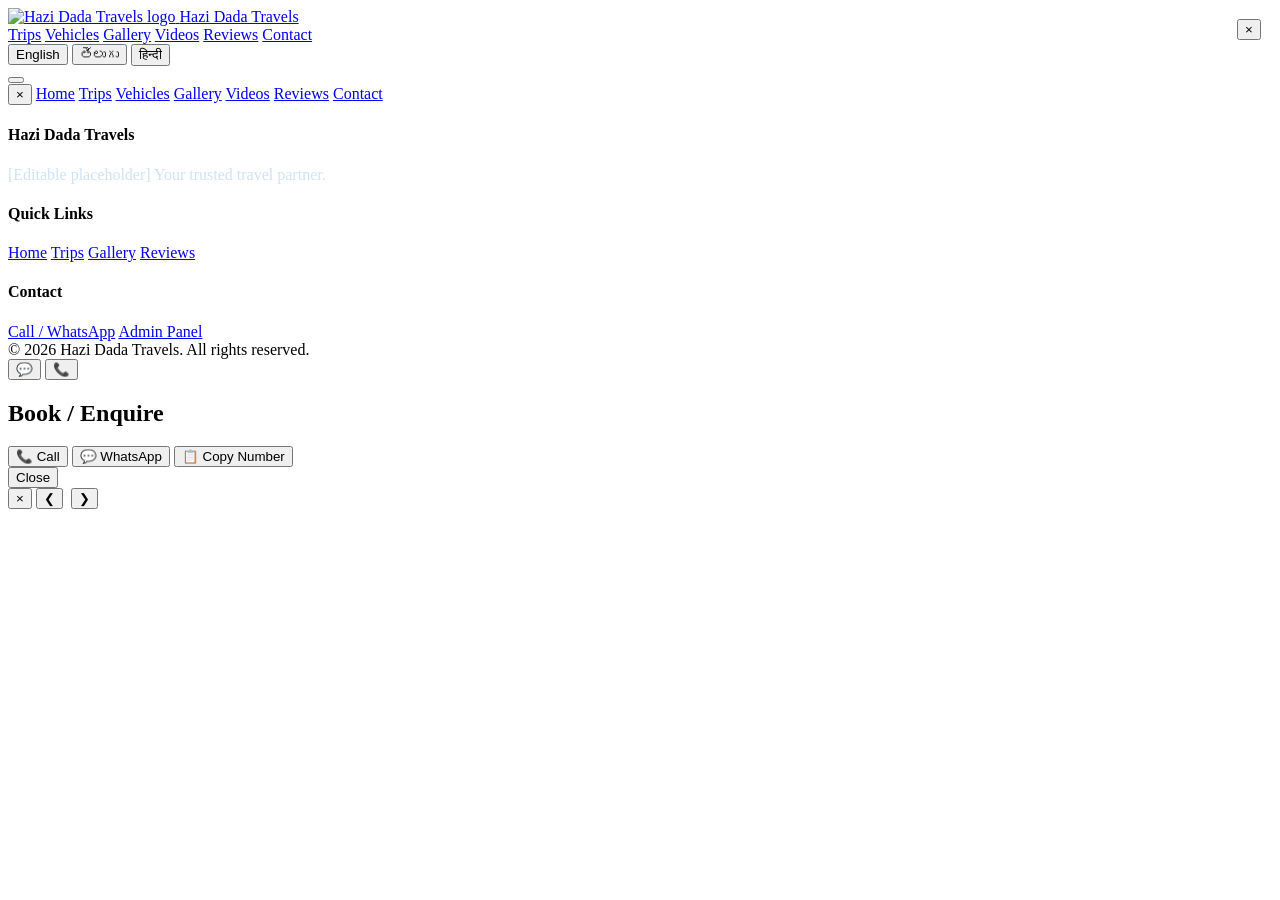
==== index.html @ f914c144 "Add files via upload" ====
<!DOCTYPE html>
<html lang="en">
<head>
<meta charset="UTF-8">
<meta name="viewport" content="width=device-width, initial-scale=1.0, viewport-fit=cover">
<title>Hazi Dada Travels | Explore. Travel. Create Memories.</title>
<meta name="description" content="Discover memorable journeys with Hazi Dada Travels — trips, vehicles, gallery, videos and reviews. Book instantly via Call or WhatsApp.">
<meta property="og:title" content="Hazi Dada Travels">
<meta property="og:description" content="Discover memorable journeys with Hazi Dada Travels.">
<meta property="og:type" content="website">
<link rel="icon" href="images/logo/logo.png" type="image/png">
<link rel="stylesheet" href="css/style.css">
</head>
<body>

<header class="site-header">
  <div class="header-inner">
    <a href="#/" class="brand" data-nav="home">
      <img src="images/logo/logo.png" alt="Hazi Dada Travels logo">
      <span>Hazi Dada Travels</span>
    </a>

    <nav class="top-nav" aria-label="Main navigation">
      <a href="#/trips" data-nav="trips" data-i18n-nav="nav_trips">Trips</a>
      <a href="#/vehicles" data-nav="vehicles" data-i18n-nav="nav_vehicles">Vehicles</a>
      <a href="#/gallery" data-nav="gallery" data-i18n-nav="nav_gallery">Gallery</a>
      <a href="#/videos" data-nav="videos" data-i18n-nav="nav_videos">Videos</a>
      <a href="#/reviews" data-nav="reviews" data-i18n-nav="nav_reviews">Reviews</a>
      <a href="#/contact" data-nav="contact" data-i18n-nav="nav_contact">Contact</a>
    </nav>

    <div class="header-actions">
      <div class="lang-pills" role="group" aria-label="Select language">
        <button class="lang-pill" data-lang="en">English</button>
        <button class="lang-pill" data-lang="te">తెలుగు</button>
        <button class="lang-pill" data-lang="hi">हिन्दी</button>
      </div>
      <button class="nav-toggle" id="nav-toggle-btn" aria-label="Open menu"><span></span><span></span><span></span></button>
    </div>
  </div>
</header>

<!-- Mobile nav drawer -->
<div class="mobile-nav" id="mobile-nav">
  <div class="mobile-nav-panel">
    <button class="mobile-nav-close" id="mobile-nav-close-btn" aria-label="Close menu">&times;</button>
    <a href="#/" data-nav="home" data-i18n-nav="nav_home">Home</a>
    <a href="#/trips" data-nav="trips" data-i18n-nav="nav_trips">Trips</a>
    <a href="#/vehicles" data-nav="vehicles" data-i18n-nav="nav_vehicles">Vehicles</a>
    <a href="#/gallery" data-nav="gallery" data-i18n-nav="nav_gallery">Gallery</a>
    <a href="#/videos" data-nav="videos" data-i18n-nav="nav_videos">Videos</a>
    <a href="#/reviews" data-nav="reviews" data-i18n-nav="nav_reviews">Reviews</a>
    <a href="#/contact" data-nav="contact" data-i18n-nav="nav_contact">Contact</a>
  </div>
</div>

<!-- SPA content mount point -->
<main id="app"></main>

<footer class="site-footer">
  <div class="container footer-grid">
    <div>
      <h4>Hazi Dada Travels</h4>
      <p class="muted" style="color:#cfe3f5;">[Editable placeholder] Your trusted travel partner.</p>
    </div>
    <div class="footer-links">
      <h4 data-i18n-nav="footer_quick_links">Quick Links</h4>
      <a href="#/" data-nav="home" data-i18n-nav="nav_home">Home</a>
      <a href="#/trips" data-nav="trips" data-i18n-nav="nav_trips">Trips</a>
      <a href="#/gallery" data-nav="gallery" data-i18n-nav="nav_gallery">Gallery</a>
      <a href="#/reviews" data-nav="reviews" data-i18n-nav="nav_reviews">Reviews</a>
    </div>
    <div class="footer-links">
      <h4 data-i18n-nav="footer_contact">Contact</h4>
      <a href="#/contact" data-nav="contact">Call / WhatsApp</a>
      <a href="admin/login.html">Admin Panel</a>
    </div>
  </div>
  <div class="footer-bottom">© 2026 Hazi Dada Travels. <span data-i18n-nav="footer_rights">All rights reserved.</span></div>
</footer>

<!-- Floating Call / WhatsApp buttons -->
<div class="floating-actions">
  <button class="floating-btn whatsapp" id="float-whatsapp-btn" aria-label="WhatsApp us">💬</button>
  <button class="floating-btn call" id="float-call-btn" aria-label="Call us">📞</button>
</div>

<!-- Booking bottom sheet -->
<div class="sheet-overlay" id="sheet-overlay">
  <div class="bottom-sheet">
    <div class="sheet-handle"></div>
    <h2 class="sheet-title" id="sheet-title-text">Book / Enquire</h2>
    <div class="sheet-actions">
      <button class="sheet-action-btn call" id="sheet-call-btn"><span class="sa-icon">📞</span> Call</button>
      <button class="sheet-action-btn whatsapp" id="sheet-whatsapp-btn"><span class="sa-icon">💬</span> WhatsApp</button>
      <button class="sheet-action-btn copy" id="sheet-copy-btn"><span class="sa-icon">📋</span> Copy Number</button>
    </div>
    <button class="sheet-cancel" id="sheet-cancel-btn">Close</button>
  </div>
</div>

<!-- Lightbox (gallery full-screen viewer) -->
<div class="lightbox-overlay" id="lightbox-overlay">
  <button class="lightbox-close" id="lightbox-close-btn" aria-label="Close">&times;</button>
  <button class="lightbox-nav lightbox-prev" id="lightbox-prev-btn" aria-label="Previous">&#10094;</button>
  <img id="lightbox-img" src="" alt="">
  <button class="lightbox-nav lightbox-next" id="lightbox-next-btn" aria-label="Next">&#10095;</button>
  <p class="lightbox-caption" id="lightbox-caption-text"></p>
</div>

<!-- Video modal -->
<div class="video-overlay" id="video-overlay">
  <button class="lightbox-close" id="video-close-btn" aria-label="Close" style="position:absolute;top:1.2rem;right:1.2rem;">&times;</button>
  <div class="video-frame-wrap" id="video-frame-wrap"></div>
</div>

<script src="js/data.js"></script>
<script src="js/app.js"></script>
</body>
</html>
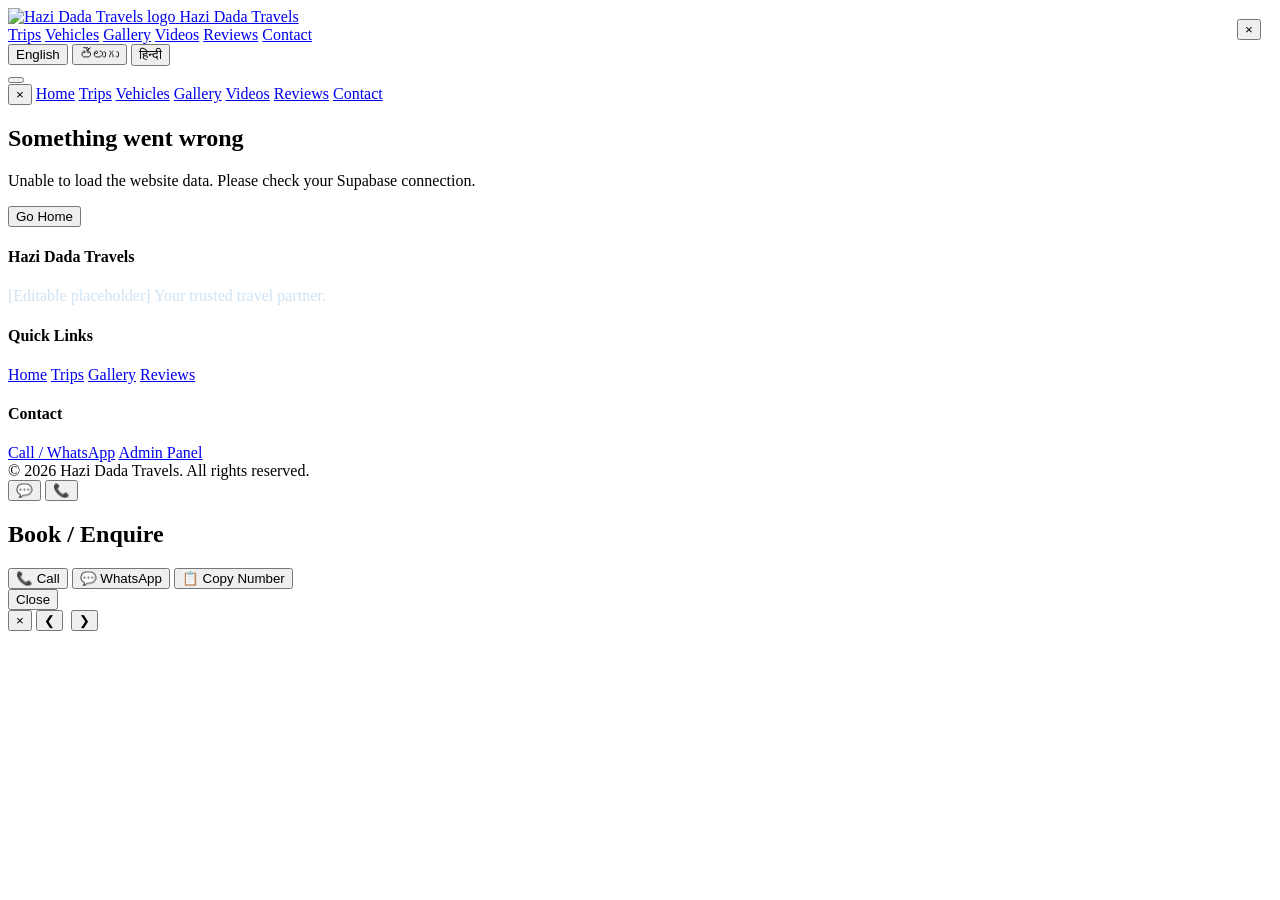
==== commit fa229495: "Update index.html" ====
--- a/index.html
+++ b/index.html
@@ -73,7 +73,7 @@
     <div class="footer-links">
       <h4 data-i18n-nav="footer_contact">Contact</h4>
       <a href="#/contact" data-nav="contact">Call / WhatsApp</a>
-      <a href="admin/login.html">Admin Panel</a>
+      <a href="login.html">Admin Panel</a>
     </div>
   </div>
   <div class="footer-bottom">© 2026 Hazi Dada Travels. <span data-i18n-nav="footer_rights">All rights reserved.</span></div>
@@ -114,7 +114,7 @@
   <div class="video-frame-wrap" id="video-frame-wrap"></div>
 </div>
 
-<script src="js/data.js"></script>
-<script src="js/app.js"></script>
+<script src="data.js"></script>
+<script src="app.js"></script>
 </body>
 </html>
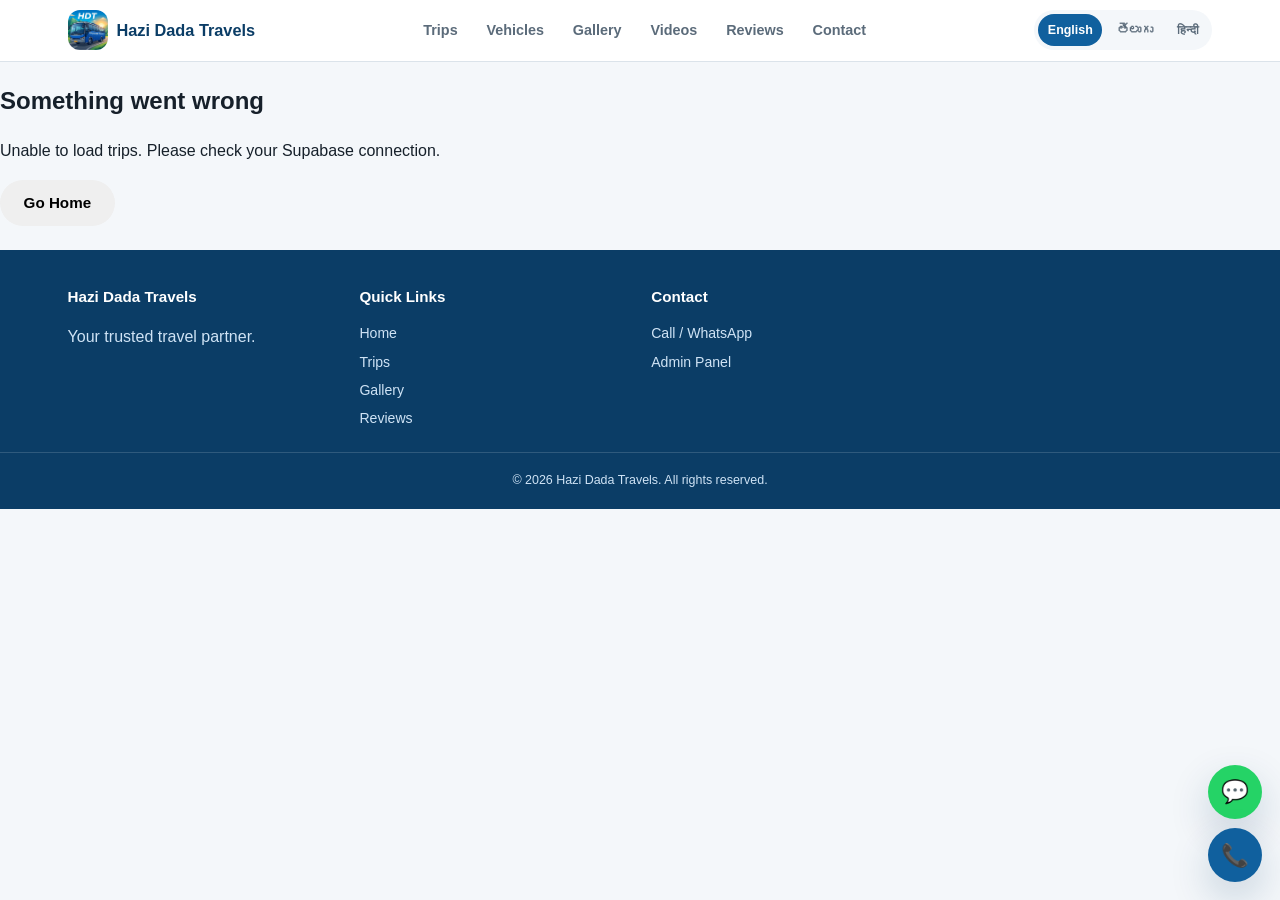
==== commit 04a32a67: "Update index.html" ====
--- a/index.html
+++ b/index.html
@@ -1,120 +1,292 @@
-<!DOCTYPE html>
-<html lang="en">
+<!DOCTYPE html><html lang="en">
 <head>
 <meta charset="UTF-8">
-<meta name="viewport" content="width=device-width, initial-scale=1.0, viewport-fit=cover">
-<title>Hazi Dada Travels | Explore. Travel. Create Memories.</title>
-<meta name="description" content="Discover memorable journeys with Hazi Dada Travels — trips, vehicles, gallery, videos and reviews. Book instantly via Call or WhatsApp.">
-<meta property="og:title" content="Hazi Dada Travels">
+<meta name="viewport" content="width=device-width, initial-scale=1.0, viewport-fit=cover"><title>Hazi Dada Travels | Explore. Travel. Create Memories.</title><meta name="description" content="Discover memorable journeys with Hazi Dada Travels — trips, vehicles, gallery, videos and reviews. Book instantly via Call or WhatsApp."><meta property="og:title" content="Hazi Dada Travels">
 <meta property="og:description" content="Discover memorable journeys with Hazi Dada Travels.">
-<meta property="og:type" content="website">
-<link rel="icon" href="images/logo/logo.png" type="image/png">
-<link rel="stylesheet" href="css/style.css">
-</head>
-<body>
-
-<header class="site-header">
-  <div class="header-inner">
-    <a href="#/" class="brand" data-nav="home">
-      <img src="images/logo/logo.png" alt="Hazi Dada Travels logo">
-      <span>Hazi Dada Travels</span>
-    </a>
-
-    <nav class="top-nav" aria-label="Main navigation">
-      <a href="#/trips" data-nav="trips" data-i18n-nav="nav_trips">Trips</a>
-      <a href="#/vehicles" data-nav="vehicles" data-i18n-nav="nav_vehicles">Vehicles</a>
-      <a href="#/gallery" data-nav="gallery" data-i18n-nav="nav_gallery">Gallery</a>
-      <a href="#/videos" data-nav="videos" data-i18n-nav="nav_videos">Videos</a>
-      <a href="#/reviews" data-nav="reviews" data-i18n-nav="nav_reviews">Reviews</a>
-      <a href="#/contact" data-nav="contact" data-i18n-nav="nav_contact">Contact</a>
-    </nav>
-
-    <div class="header-actions">
-      <div class="lang-pills" role="group" aria-label="Select language">
-        <button class="lang-pill" data-lang="en">English</button>
-        <button class="lang-pill" data-lang="te">తెలుగు</button>
-        <button class="lang-pill" data-lang="hi">हिन्दी</button>
-      </div>
-      <button class="nav-toggle" id="nav-toggle-btn" aria-label="Open menu"><span></span><span></span><span></span></button>
-    </div>
+<meta property="og:type" content="website"><link rel="icon" href="logo.png" type="image/png">
+<link rel="stylesheet" href="style.css">
+</head><body><!-- ================= HEADER ================= --><header class="site-header">
+  <div class="header-inner"><a href="#/" class="brand" data-nav="home">
+  <img src="logo.png" alt="Hazi Dada Travels logo">
+  <span>Hazi Dada Travels</span>
+</a>
+
+<nav class="top-nav" aria-label="Main navigation">
+
+  <a href="#/trips"
+     data-nav="trips"
+     data-i18n-nav="nav_trips">
+    Trips
+  </a>
+
+  <a href="#/vehicles"
+     data-nav="vehicles"
+     data-i18n-nav="nav_vehicles">
+    Vehicles
+  </a>
+
+  <a href="#/gallery"
+     data-nav="gallery"
+     data-i18n-nav="nav_gallery">
+    Gallery
+  </a>
+
+  <a href="#/videos"
+     data-nav="videos"
+     data-i18n-nav="nav_videos">
+    Videos
+  </a>
+
+  <a href="#/reviews"
+     data-nav="reviews"
+     data-i18n-nav="nav_reviews">
+    Reviews
+  </a>
+
+  <a href="#/contact"
+     data-nav="contact"
+     data-i18n-nav="nav_contact">
+    Contact
+  </a>
+
+</nav>
+
+<div class="header-actions">
+
+  <div class="lang-pills" role="group" aria-label="Select language">
+
+    <button class="lang-pill" data-lang="en">
+      English
+    </button>
+
+    <button class="lang-pill" data-lang="te">
+      తెలుగు
+    </button>
+
+    <button class="lang-pill" data-lang="hi">
+      हिन्दी
+    </button>
+
   </div>
-</header>
-
-<!-- Mobile nav drawer -->
-<div class="mobile-nav" id="mobile-nav">
-  <div class="mobile-nav-panel">
-    <button class="mobile-nav-close" id="mobile-nav-close-btn" aria-label="Close menu">&times;</button>
-    <a href="#/" data-nav="home" data-i18n-nav="nav_home">Home</a>
-    <a href="#/trips" data-nav="trips" data-i18n-nav="nav_trips">Trips</a>
-    <a href="#/vehicles" data-nav="vehicles" data-i18n-nav="nav_vehicles">Vehicles</a>
-    <a href="#/gallery" data-nav="gallery" data-i18n-nav="nav_gallery">Gallery</a>
-    <a href="#/videos" data-nav="videos" data-i18n-nav="nav_videos">Videos</a>
-    <a href="#/reviews" data-nav="reviews" data-i18n-nav="nav_reviews">Reviews</a>
-    <a href="#/contact" data-nav="contact" data-i18n-nav="nav_contact">Contact</a>
+
+  <button
+    class="nav-toggle"
+    id="nav-toggle-btn"
+    aria-label="Open menu"
+    type="button">
+
+    <span></span>
+    <span></span>
+    <span></span>
+
+  </button>
+
+</div>
+
   </div>
-</div>
-
-<!-- SPA content mount point -->
-<main id="app"></main>
-
-<footer class="site-footer">
-  <div class="container footer-grid">
-    <div>
-      <h4>Hazi Dada Travels</h4>
-      <p class="muted" style="color:#cfe3f5;">[Editable placeholder] Your trusted travel partner.</p>
-    </div>
-    <div class="footer-links">
-      <h4 data-i18n-nav="footer_quick_links">Quick Links</h4>
-      <a href="#/" data-nav="home" data-i18n-nav="nav_home">Home</a>
-      <a href="#/trips" data-nav="trips" data-i18n-nav="nav_trips">Trips</a>
-      <a href="#/gallery" data-nav="gallery" data-i18n-nav="nav_gallery">Gallery</a>
-      <a href="#/reviews" data-nav="reviews" data-i18n-nav="nav_reviews">Reviews</a>
-    </div>
-    <div class="footer-links">
-      <h4 data-i18n-nav="footer_contact">Contact</h4>
-      <a href="#/contact" data-nav="contact">Call / WhatsApp</a>
-      <a href="login.html">Admin Panel</a>
-    </div>
-  </div>
-  <div class="footer-bottom">© 2026 Hazi Dada Travels. <span data-i18n-nav="footer_rights">All rights reserved.</span></div>
-</footer>
-
-<!-- Floating Call / WhatsApp buttons -->
-<div class="floating-actions">
-  <button class="floating-btn whatsapp" id="float-whatsapp-btn" aria-label="WhatsApp us">💬</button>
-  <button class="floating-btn call" id="float-call-btn" aria-label="Call us">📞</button>
-</div>
-
-<!-- Booking bottom sheet -->
-<div class="sheet-overlay" id="sheet-overlay">
-  <div class="bottom-sheet">
-    <div class="sheet-handle"></div>
-    <h2 class="sheet-title" id="sheet-title-text">Book / Enquire</h2>
-    <div class="sheet-actions">
-      <button class="sheet-action-btn call" id="sheet-call-btn"><span class="sa-icon">📞</span> Call</button>
-      <button class="sheet-action-btn whatsapp" id="sheet-whatsapp-btn"><span class="sa-icon">💬</span> WhatsApp</button>
-      <button class="sheet-action-btn copy" id="sheet-copy-btn"><span class="sa-icon">📋</span> Copy Number</button>
-    </div>
-    <button class="sheet-cancel" id="sheet-cancel-btn">Close</button>
-  </div>
-</div>
-
-<!-- Lightbox (gallery full-screen viewer) -->
-<div class="lightbox-overlay" id="lightbox-overlay">
-  <button class="lightbox-close" id="lightbox-close-btn" aria-label="Close">&times;</button>
-  <button class="lightbox-nav lightbox-prev" id="lightbox-prev-btn" aria-label="Previous">&#10094;</button>
-  <img id="lightbox-img" src="" alt="">
-  <button class="lightbox-nav lightbox-next" id="lightbox-next-btn" aria-label="Next">&#10095;</button>
-  <p class="lightbox-caption" id="lightbox-caption-text"></p>
-</div>
-
-<!-- Video modal -->
-<div class="video-overlay" id="video-overlay">
-  <button class="lightbox-close" id="video-close-btn" aria-label="Close" style="position:absolute;top:1.2rem;right:1.2rem;">&times;</button>
-  <div class="video-frame-wrap" id="video-frame-wrap"></div>
-</div>
-
-<script src="data.js"></script>
-<script src="app.js"></script>
-</body>
+</header><!-- ================= MOBILE NAV ================= --><div class="mobile-nav" id="mobile-nav">  <div class="mobile-nav-panel"><button
+  class="mobile-nav-close"
+  id="mobile-nav-close-btn"
+  aria-label="Close menu"
+  type="button">
+  &times;
+</button>
+
+<a href="#/" data-nav="home" data-i18n-nav="nav_home">
+  Home
+</a>
+
+<a href="#/trips" data-nav="trips" data-i18n-nav="nav_trips">
+  Trips
+</a>
+
+<a href="#/vehicles" data-nav="vehicles" data-i18n-nav="nav_vehicles">
+  Vehicles
+</a>
+
+<a href="#/gallery" data-nav="gallery" data-i18n-nav="nav_gallery">
+  Gallery
+</a>
+
+<a href="#/videos" data-nav="videos" data-i18n-nav="nav_videos">
+  Videos
+</a>
+
+<a href="#/reviews" data-nav="reviews" data-i18n-nav="nav_reviews">
+  Reviews
+</a>
+
+<a href="#/contact" data-nav="contact" data-i18n-nav="nav_contact">
+  Contact
+</a>
+
+  </div></div><!-- ================= MAIN APP ================= --><main id="app"></main><!-- ================= FOOTER ================= --><footer class="site-footer">  <div class="container footer-grid"><div>
+
+  <h4>Hazi Dada Travels</h4>
+
+  <p style="color:#cfe3f5;">
+    Your trusted travel partner.
+  </p>
+
+</div>
+
+
+<div class="footer-links">
+
+  <h4 data-i18n-nav="footer_quick_links">
+    Quick Links
+  </h4>
+
+  <a href="#/" data-nav="home" data-i18n-nav="nav_home">
+    Home
+  </a>
+
+  <a href="#/trips" data-nav="trips" data-i18n-nav="nav_trips">
+    Trips
+  </a>
+
+  <a href="#/gallery" data-nav="gallery" data-i18n-nav="nav_gallery">
+    Gallery
+  </a>
+
+  <a href="#/reviews" data-nav="reviews" data-i18n-nav="nav_reviews">
+    Reviews
+  </a>
+
+</div>
+
+
+<div class="footer-links">
+
+  <h4 data-i18n-nav="footer_contact">
+    Contact
+  </h4>
+
+  <a href="#/contact" data-nav="contact">
+    Call / WhatsApp
+  </a>
+
+  <a href="login.html">
+    Admin Panel
+  </a>
+
+</div>
+
+  </div>  <div class="footer-bottom">© 2026 Hazi Dada Travels.
+<span data-i18n-nav="footer_rights">
+  All rights reserved.
+</span>
+
+  </div></footer><!-- ================= FLOATING ACTIONS ================= --><div class="floating-actions"><button
+class="floating-btn whatsapp"
+id="float-whatsapp-btn"
+aria-label="WhatsApp us"
+type="button">
+💬
+</button>
+
+<button
+class="floating-btn call"
+id="float-call-btn"
+aria-label="Call us"
+type="button">
+📞
+</button>
+
+</div><!-- ================= BOOKING SHEET ================= --><div class="sheet-overlay" id="sheet-overlay">  <div class="bottom-sheet"><div class="sheet-handle"></div>
+
+<h2 class="sheet-title" id="sheet-title-text">
+  Book / Enquire
+</h2>
+
+<div class="sheet-actions">
+
+  <button
+    class="sheet-action-btn call"
+    id="sheet-call-btn"
+    type="button">
+
+    <span class="sa-icon">📞</span>
+    Call
+
+  </button>
+
+
+  <button
+    class="sheet-action-btn whatsapp"
+    id="sheet-whatsapp-btn"
+    type="button">
+
+    <span class="sa-icon">💬</span>
+    WhatsApp
+
+  </button>
+
+
+  <button
+    class="sheet-action-btn copy"
+    id="sheet-copy-btn"
+    type="button">
+
+    <span class="sa-icon">📋</span>
+    Copy Number
+
+  </button>
+
+</div>
+
+
+<button
+  class="sheet-cancel"
+  id="sheet-cancel-btn"
+  type="button">
+
+  Close
+
+</button>
+
+  </div></div><!-- ================= GALLERY LIGHTBOX ================= --><div class="lightbox-overlay" id="lightbox-overlay"><button
+class="lightbox-close"
+id="lightbox-close-btn"
+aria-label="Close"
+type="button">
+×
+</button>
+
+<button
+class="lightbox-nav lightbox-prev"
+id="lightbox-prev-btn"
+aria-label="Previous"
+type="button">
+❮
+</button>
+
+<img
+id="lightbox-img"
+src=""
+alt="">
+
+<button
+class="lightbox-nav lightbox-next"
+id="lightbox-next-btn"
+aria-label="Next"
+type="button">
+❯
+</button>
+
+  <p
+    class="lightbox-caption"
+    id="lightbox-caption-text">
+  </p></div><!-- ================= VIDEO MODAL ================= --><div class="video-overlay" id="video-overlay"><button
+class="lightbox-close"
+id="video-close-btn"
+aria-label="Close"
+type="button">
+×
+</button>
+
+  <div
+    class="video-frame-wrap"
+    id="video-frame-wrap">
+  </div></div><!-- ================= JAVASCRIPT ================= --><script src="data.js"></script><script src="app.js"></script></body>
 </html>
--- a/style.css
+++ b/style.css
@@ -0,0 +1,261 @@
+/* =========================================================
+   HAZI DADA TRAVELS — STYLESHEET (Customer App)
+   Colourful, premium, mobile-first, horizontal-scroll UI.
+   ========================================================= */
+
+:root {
+  --blue-900: #0b3d66;
+  --blue-700: #10609e;
+  --blue-500: #2f9bff;
+  --blue-100: #e7f2fb;
+  --coral: #ff7a59;
+  --coral-dark: #e85f3d;
+  --teal: #14b8a6;
+  --amber: #ffb020;
+  --ink: #16202a;
+  --grey-600: #5b6b7a;
+  --grey-300: #dbe3ea;
+  --grey-100: #f4f7fa;
+  --white: #ffffff;
+  --radius-lg: 20px;
+  --radius-md: 14px;
+  --radius-sm: 10px;
+  --shadow: 0 8px 24px rgba(11, 61, 102, 0.12);
+  --shadow-lg: 0 16px 40px rgba(11, 61, 102, 0.2);
+  color-scheme: light;
+}
+
+* { box-sizing: border-box; }
+html, body { margin: 0; padding: 0; }
+body {
+  font-family: "Segoe UI", Roboto, "Noto Sans Telugu", "Noto Sans Devanagari", Arial, sans-serif;
+  background: var(--grey-100);
+  color: var(--ink);
+  line-height: 1.55;
+  -webkit-font-smoothing: antialiased;
+  overscroll-behavior-y: none;
+}
+img { max-width: 100%; display: block; }
+a { color: inherit; text-decoration: none; }
+button { font-family: inherit; cursor: pointer; }
+.container { max-width: 1180px; margin: 0 auto; padding: 0 1.1rem; }
+.muted { color: var(--grey-600); }
+.section { padding: 2rem 0; }
+.section-title { font-size: 1.35rem; font-weight: 800; color: var(--blue-900); margin: 0 0 .9rem; }
+.center { text-align: center; }
+.hidden { display: none !important; }
+
+/* ---------- Buttons ---------- */
+.btn {
+  display: inline-flex; align-items: center; justify-content: center; gap: .45rem;
+  padding: .8rem 1.35rem; border-radius: 999px; font-weight: 700; font-size: .95rem;
+  border: 2px solid transparent; min-height: 46px; transition: transform .15s ease, box-shadow .15s ease, opacity .15s ease;
+}
+.btn:active { transform: scale(.97); }
+.btn-primary { background: linear-gradient(135deg, var(--coral), var(--coral-dark)); color: var(--white); box-shadow: 0 8px 20px rgba(232,95,61,.35); }
+.btn-outline { background: var(--white); border-color: var(--blue-500); color: var(--blue-700); }
+.btn-ghost { background: rgba(255,255,255,.18); border-color: rgba(255,255,255,.6); color: var(--white); }
+.btn-block { width: 100%; }
+.btn-small { padding: .5rem .9rem; min-height: 38px; font-size: .85rem; }
+.btn:disabled { opacity: .5; }
+
+/* ---------- Header ---------- */
+.site-header {
+  position: sticky; top: 0; z-index: 60; background: var(--white); border-bottom: 1px solid var(--grey-300);
+}
+.header-inner { display: flex; align-items: center; justify-content: space-between; gap: .7rem; padding: .65rem 1.1rem; max-width: 1180px; margin: 0 auto; }
+.brand { display: flex; align-items: center; gap: .55rem; font-weight: 800; color: var(--blue-900); font-size: 1.02rem; }
+.brand img { width: 40px; height: 40px; border-radius: 12px; object-fit: cover; flex-shrink: 0; }
+.header-actions { display: flex; align-items: center; gap: .5rem; }
+.lang-pills { display: flex; gap: .3rem; background: var(--grey-100); padding: .25rem; border-radius: 999px; }
+.lang-pill { border: none; background: transparent; padding: .35rem .6rem; border-radius: 999px; font-size: .78rem; font-weight: 700; color: var(--grey-600); min-height: 32px; }
+.lang-pill.active { background: var(--blue-700); color: var(--white); }
+.nav-toggle { display: flex; flex-direction: column; gap: 4px; background: none; border: none; padding: .5rem; min-width: 44px; min-height: 44px; align-items: center; justify-content: center; }
+.nav-toggle span { width: 22px; height: 2px; background: var(--ink); }
+
+/* ---------- Desktop / compact nav ---------- */
+.top-nav { display: none; }
+.top-nav a { padding: .5rem .8rem; border-radius: 999px; font-weight: 700; font-size: .9rem; color: var(--grey-600); }
+.top-nav a.active, .top-nav a:hover { background: var(--blue-100); color: var(--blue-700); }
+
+/* Mobile drop nav */
+.mobile-nav { position: fixed; inset: 0; background: rgba(11,20,30,.5); z-index: 90; display: none; }
+.mobile-nav.open { display: block; }
+.mobile-nav-panel { position: absolute; top: 0; right: 0; height: 100%; width: min(78vw, 320px); background: var(--white); padding: 5rem 1.3rem 2rem; display: flex; flex-direction: column; gap: .3rem; box-shadow: var(--shadow-lg); }
+.mobile-nav-panel a { padding: .8rem .5rem; border-radius: 10px; font-weight: 700; color: var(--ink); }
+.mobile-nav-panel a.active, .mobile-nav-panel a:hover { background: var(--blue-100); color: var(--blue-700); }
+.mobile-nav-close { position: absolute; top: 1rem; right: 1rem; background: var(--grey-100); border: none; width: 40px; height: 40px; border-radius: 50%; font-size: 1.3rem; }
+
+/* ---------- Hero ---------- */
+.hero { background: linear-gradient(135deg, var(--blue-900), var(--blue-500) 70%, var(--teal)); color: var(--white); padding: 2.4rem 0 2rem; position: relative; overflow: hidden; }
+.hero::after { content: ""; position: absolute; inset: 0; background: radial-gradient(circle at 85% 15%, rgba(255,255,255,.18), transparent 55%); }
+.hero-inner { position: relative; max-width: 1180px; margin: 0 auto; padding: 0 1.1rem; text-align: center; }
+.hero h1 { font-size: 2rem; margin: 0 0 .5rem; font-weight: 900; }
+.hero p { color: rgba(255,255,255,.94); max-width: 560px; margin: 0 auto 1.3rem; }
+.hero-actions { display: flex; flex-wrap: wrap; justify-content: center; gap: .7rem; }
+
+/* ---------- Quick actions (horizontal) ---------- */
+.quick-actions { padding: 1rem 0 .3rem; }
+.quick-actions .h-scroll { padding: 0 1.1rem .3rem; }
+.quick-action-pill {
+  display: flex; flex-direction: column; align-items: center; gap: .35rem; min-width: 84px;
+  background: var(--white); border-radius: var(--radius-md); padding: .8rem .6rem; box-shadow: var(--shadow);
+  border: none; flex: 0 0 auto; scroll-snap-align: start;
+}
+.quick-action-pill .qa-icon { font-size: 1.5rem; }
+.quick-action-pill span.qa-label { font-size: .78rem; font-weight: 700; color: var(--ink); text-align: center; }
+
+/* ---------- Horizontal scroll utility ---------- */
+.h-scroll {
+  display: flex; gap: 1rem; overflow-x: auto; scroll-snap-type: x proximity;
+  -webkit-overflow-scrolling: touch; scrollbar-width: none; padding: 0 0 .4rem;
+}
+.h-scroll::-webkit-scrollbar { display: none; }
+.h-scroll > * { flex: 0 0 auto; scroll-snap-align: start; }
+.h-scroll-wrap { padding-left: 1.1rem; }
+.h-scroll-wrap .h-scroll { padding-right: 1.1rem; }
+
+/* ---------- Category filter pills ---------- */
+.category-pill { background: var(--white); border: 2px solid var(--grey-300); color: var(--grey-600); padding: .55rem 1rem; border-radius: 999px; font-weight: 700; font-size: .85rem; min-height: 40px; }
+.category-pill.active { background: var(--blue-700); border-color: var(--blue-700); color: var(--white); }
+
+/* ---------- Trip / Vehicle / Gallery / Review cards ---------- */
+.trip-card {
+  width: 78vw; max-width: 300px; background: var(--white); border-radius: var(--radius-lg); overflow: hidden;
+  box-shadow: var(--shadow); border: none; text-align: left; display: flex; flex-direction: column;
+  transition: transform .15s ease, box-shadow .15s ease;
+}
+.trip-card:active { transform: scale(.98); }
+.trip-card img { width: 100%; aspect-ratio: 4/3; object-fit: cover; }
+.trip-card-body { padding: .9rem 1rem 1.1rem; display: flex; flex-direction: column; gap: .35rem; flex: 1; }
+.trip-card-body h3 { margin: 0; font-size: 1.02rem; color: var(--blue-900); }
+.trip-meta-row { display: flex; flex-wrap: wrap; gap: .5rem; font-size: .8rem; color: var(--grey-600); }
+.price-tag { font-weight: 800; color: var(--coral-dark); }
+
+.vehicle-card { width: 250px; background: var(--white); border-radius: var(--radius-lg); overflow: hidden; box-shadow: var(--shadow); }
+.vehicle-card img { width: 100%; aspect-ratio: 16/10; object-fit: cover; }
+.vehicle-card-body { padding: .85rem .95rem 1rem; display: flex; flex-direction: column; gap: .3rem; }
+.availability-badge { display: inline-block; font-size: .72rem; font-weight: 700; padding: .2rem .55rem; border-radius: 999px; width: fit-content; }
+.availability-badge.available { background: #e5f9f0; color: #0a8a54; }
+.availability-badge.unavailable { background: #fdecea; color: #c0392b; }
+
+.gallery-thumb { width: 150px; height: 150px; border-radius: var(--radius-md); overflow: hidden; box-shadow: var(--shadow); border: none; padding: 0; position: relative; }
+.gallery-thumb img { width: 100%; height: 100%; object-fit: cover; }
+
+.video-card { width: 260px; background: var(--white); border-radius: var(--radius-lg); overflow: hidden; box-shadow: var(--shadow); border: none; text-align: left; }
+.video-thumb-wrap { position: relative; aspect-ratio: 16/9; background: linear-gradient(135deg, var(--blue-900), var(--blue-500)); display: flex; align-items: center; justify-content: center; }
+.video-thumb-wrap .play-icon { font-size: 2.2rem; color: var(--white); }
+.video-card-body { padding: .8rem .9rem .95rem; }
+.video-card-body h4 { margin: 0 0 .25rem; font-size: .95rem; color: var(--blue-900); }
+
+.review-card { width: 280px; background: var(--white); border-radius: var(--radius-lg); box-shadow: var(--shadow); padding: 1.1rem; display: flex; flex-direction: column; gap: .5rem; }
+.review-stars { color: var(--amber); font-size: 1.05rem; }
+.review-name { font-weight: 700; color: var(--blue-900); margin: 0; }
+.badge-demo { display: inline-block; background: var(--grey-100); color: var(--grey-600); font-size: .68rem; padding: .15rem .5rem; border-radius: 999px; width: fit-content; }
+
+.chip { display: inline-flex; align-items: center; background: var(--blue-100); color: var(--blue-700); padding: .4rem .8rem; border-radius: 999px; font-size: .8rem; font-weight: 700; white-space: nowrap; }
+
+/* ---------- Info cards (trip details) ---------- */
+.info-card { background: var(--white); border-radius: var(--radius-md); box-shadow: var(--shadow); padding: .8rem 1rem; display: flex; flex-direction: column; gap: .2rem; min-width: 130px; }
+.info-card .info-label { font-size: .74rem; color: var(--grey-600); font-weight: 700; }
+.info-card .info-value { font-size: .95rem; font-weight: 800; color: var(--blue-900); }
+
+/* ---------- Trip details ---------- */
+.trip-hero-image { width: 100%; aspect-ratio: 16/10; object-fit: cover; border-radius: 0 0 var(--radius-lg) var(--radius-lg); }
+.trip-details-header { padding: 1rem 1.1rem 0; }
+.back-btn { display: inline-flex; align-items: center; gap: .3rem; background: rgba(255,255,255,.9); border: none; border-radius: 999px; padding: .5rem .9rem; font-weight: 700; box-shadow: var(--shadow); position: absolute; top: 1rem; left: 1rem; z-index: 5; }
+.trip-details-wrap { position: relative; }
+
+/* ---------- Contact action cards ---------- */
+.contact-action-card { width: 160px; background: var(--white); border-radius: var(--radius-lg); box-shadow: var(--shadow); padding: 1.2rem 1rem; display: flex; flex-direction: column; align-items: center; gap: .5rem; text-align: center; border: none; }
+.contact-action-card .ca-icon { font-size: 1.7rem; }
+.contact-action-card .ca-label { font-weight: 700; font-size: .88rem; }
+
+/* ---------- Forms ---------- */
+.form-card { background: var(--white); border-radius: var(--radius-lg); box-shadow: var(--shadow); padding: 1.4rem; max-width: 560px; margin: 0 auto; }
+.form-group { margin-bottom: 1rem; display: flex; flex-direction: column; gap: .35rem; }
+label { font-weight: 700; font-size: .88rem; }
+input, select, textarea {
+  padding: .72rem .85rem; border: 1.5px solid var(--grey-300); border-radius: var(--radius-sm); font-size: .95rem;
+  font-family: inherit; background: var(--white); color: var(--ink); min-height: 46px;
+}
+textarea { min-height: 90px; resize: vertical; }
+input:focus, select:focus, textarea:focus { outline: none; border-color: var(--blue-500); box-shadow: 0 0 0 3px var(--blue-100); }
+
+/* ---------- Loading / empty states ---------- */
+.state-msg { text-align: center; padding: 2rem 1rem; color: var(--grey-600); }
+.spinner { width: 34px; height: 34px; border: 3px solid var(--grey-300); border-top-color: var(--blue-500); border-radius: 50%; margin: 0 auto .7rem; animation: spin 0.8s linear infinite; }
+@keyframes spin { to { transform: rotate(360deg); } }
+
+/* ---------- Footer ---------- */
+.site-footer { background: var(--blue-900); color: #cfe3f5; padding: 2.2rem 0 1.2rem; margin-top: 1.5rem; }
+.footer-grid { display: grid; gap: 1.4rem; grid-template-columns: 1fr; }
+.site-footer h4 { color: var(--white); margin: 0 0 .5rem; font-size: .95rem; }
+.footer-links { display: flex; flex-direction: column; gap: .4rem; font-size: .88rem; }
+.site-footer a:hover { color: var(--white); }
+.footer-bottom { border-top: 1px solid rgba(255,255,255,.15); margin-top: 1.4rem; padding-top: 1.1rem; text-align: center; font-size: .78rem; }
+
+/* ---------- Floating buttons ---------- */
+.floating-actions { position: fixed; bottom: 1.1rem; right: 1.1rem; display: flex; flex-direction: column; gap: .6rem; z-index: 55; }
+.floating-btn { width: 54px; height: 54px; border-radius: 50%; display: flex; align-items: center; justify-content: center; font-size: 1.4rem; color: var(--white); border: none; box-shadow: var(--shadow-lg); }
+.floating-btn.call { background: var(--blue-700); }
+.floating-btn.whatsapp { background: #25d366; }
+
+/* ---------- Toast ---------- */
+.toast-container { position: fixed; bottom: 1.2rem; left: 50%; transform: translateX(-50%); z-index: 200; display: flex; flex-direction: column; gap: .5rem; width: min(92vw, 380px); }
+.toast { background: var(--ink); color: var(--white); padding: .8rem 1rem; border-radius: 10px; font-size: .9rem; opacity: 0; transform: translateY(10px); transition: opacity .25s ease, transform .25s ease; box-shadow: var(--shadow-lg); text-align: center; }
+.toast.show { opacity: 1; transform: translateY(0); }
+.toast-success { background: #0a8a54; }
+.toast-error { background: #c0392b; }
+
+/* ---------- Bottom sheet (Book Now) ---------- */
+.sheet-overlay { position: fixed; inset: 0; background: rgba(11,20,30,.55); z-index: 150; display: none; align-items: flex-end; justify-content: center; }
+.sheet-overlay.open { display: flex; }
+.bottom-sheet { background: var(--white); width: 100%; max-width: 520px; border-radius: 22px 22px 0 0; padding: 1.4rem 1.2rem calc(1.4rem + env(safe-area-inset-bottom, 0px)); box-shadow: var(--shadow-lg); animation: sheet-up .22s ease; }
+@keyframes sheet-up { from { transform: translateY(30px); opacity: 0; } to { transform: translateY(0); opacity: 1; } }
+.sheet-handle { width: 42px; height: 4px; background: var(--grey-300); border-radius: 999px; margin: 0 auto 1rem; }
+.sheet-title { font-size: 1.1rem; font-weight: 800; margin: 0 0 1rem; text-align: center; color: var(--blue-900); }
+.sheet-actions { display: flex; flex-direction: column; gap: .7rem; }
+.sheet-action-btn { display: flex; align-items: center; gap: .8rem; padding: .9rem 1.1rem; border-radius: var(--radius-md); border: 1.5px solid var(--grey-300); background: var(--white); font-weight: 700; font-size: .95rem; }
+.sheet-action-btn .sa-icon { font-size: 1.3rem; }
+.sheet-action-btn.call { border-color: var(--blue-500); color: var(--blue-700); }
+.sheet-action-btn.whatsapp { border-color: #25d366; color: #128c4a; }
+.sheet-action-btn.copy { border-color: var(--grey-300); color: var(--ink); }
+.sheet-cancel { margin-top: .8rem; text-align: center; font-weight: 700; color: var(--grey-600); padding: .6rem; }
+
+/* ---------- Lightbox ---------- */
+.lightbox-overlay { position: fixed; inset: 0; background: rgba(5,10,18,.92); z-index: 160; display: none; align-items: center; justify-content: center; flex-direction: column; padding: 1rem; }
+.lightbox-overlay.open { display: flex; }
+.lightbox-overlay img { max-width: 92vw; max-height: 70vh; border-radius: var(--radius-md); }
+.lightbox-caption { color: var(--white); margin-top: .8rem; text-align: center; }
+.lightbox-close { position: absolute; top: 1.2rem; right: 1.2rem; background: rgba(255,255,255,.15); border: none; color: var(--white); width: 42px; height: 42px; border-radius: 50%; font-size: 1.4rem; }
+.lightbox-nav { position: absolute; top: 50%; transform: translateY(-50%); background: rgba(255,255,255,.15); border: none; color: var(--white); width: 46px; height: 46px; border-radius: 50%; font-size: 1.2rem; }
+.lightbox-prev { left: 1rem; } .lightbox-next { right: 1rem; }
+
+/* ---------- Video modal ---------- */
+.video-overlay { position: fixed; inset: 0; background: rgba(5,10,18,.92); z-index: 160; display: none; align-items: center; justify-content: center; padding: 1rem; }
+.video-overlay.open { display: flex; }
+.video-frame-wrap { width: 100%; max-width: 720px; aspect-ratio: 16/9; background: #000; border-radius: var(--radius-md); overflow: hidden; position: relative; }
+.video-frame-wrap iframe { width: 100%; height: 100%; border: none; }
+
+/* ---------- Utility ---------- */
+.mt-1 { margin-top: 1rem; } .mt-2 { margin-top: 1.6rem; }
+.flex-between { display: flex; justify-content: space-between; align-items: center; gap: .8rem; flex-wrap: wrap; }
+body.no-scroll { overflow: hidden; }
+
+/* =========================================================
+   RESPONSIVE
+   ========================================================= */
+@media (min-width: 768px) {
+  .hero h1 { font-size: 2.5rem; }
+  .footer-grid { grid-template-columns: repeat(2, 1fr); }
+  .trip-card { width: 300px; }
+}
+@media (min-width: 1024px) {
+  .nav-toggle { display: none; }
+  .top-nav { display: flex; align-items: center; gap: .2rem; }
+  .header-actions { gap: .8rem; }
+  .hero { padding: 4rem 0 3.5rem; }
+  .hero p { font-size: 1.08rem; }
+  .footer-grid { grid-template-columns: repeat(4, 1fr); }
+}
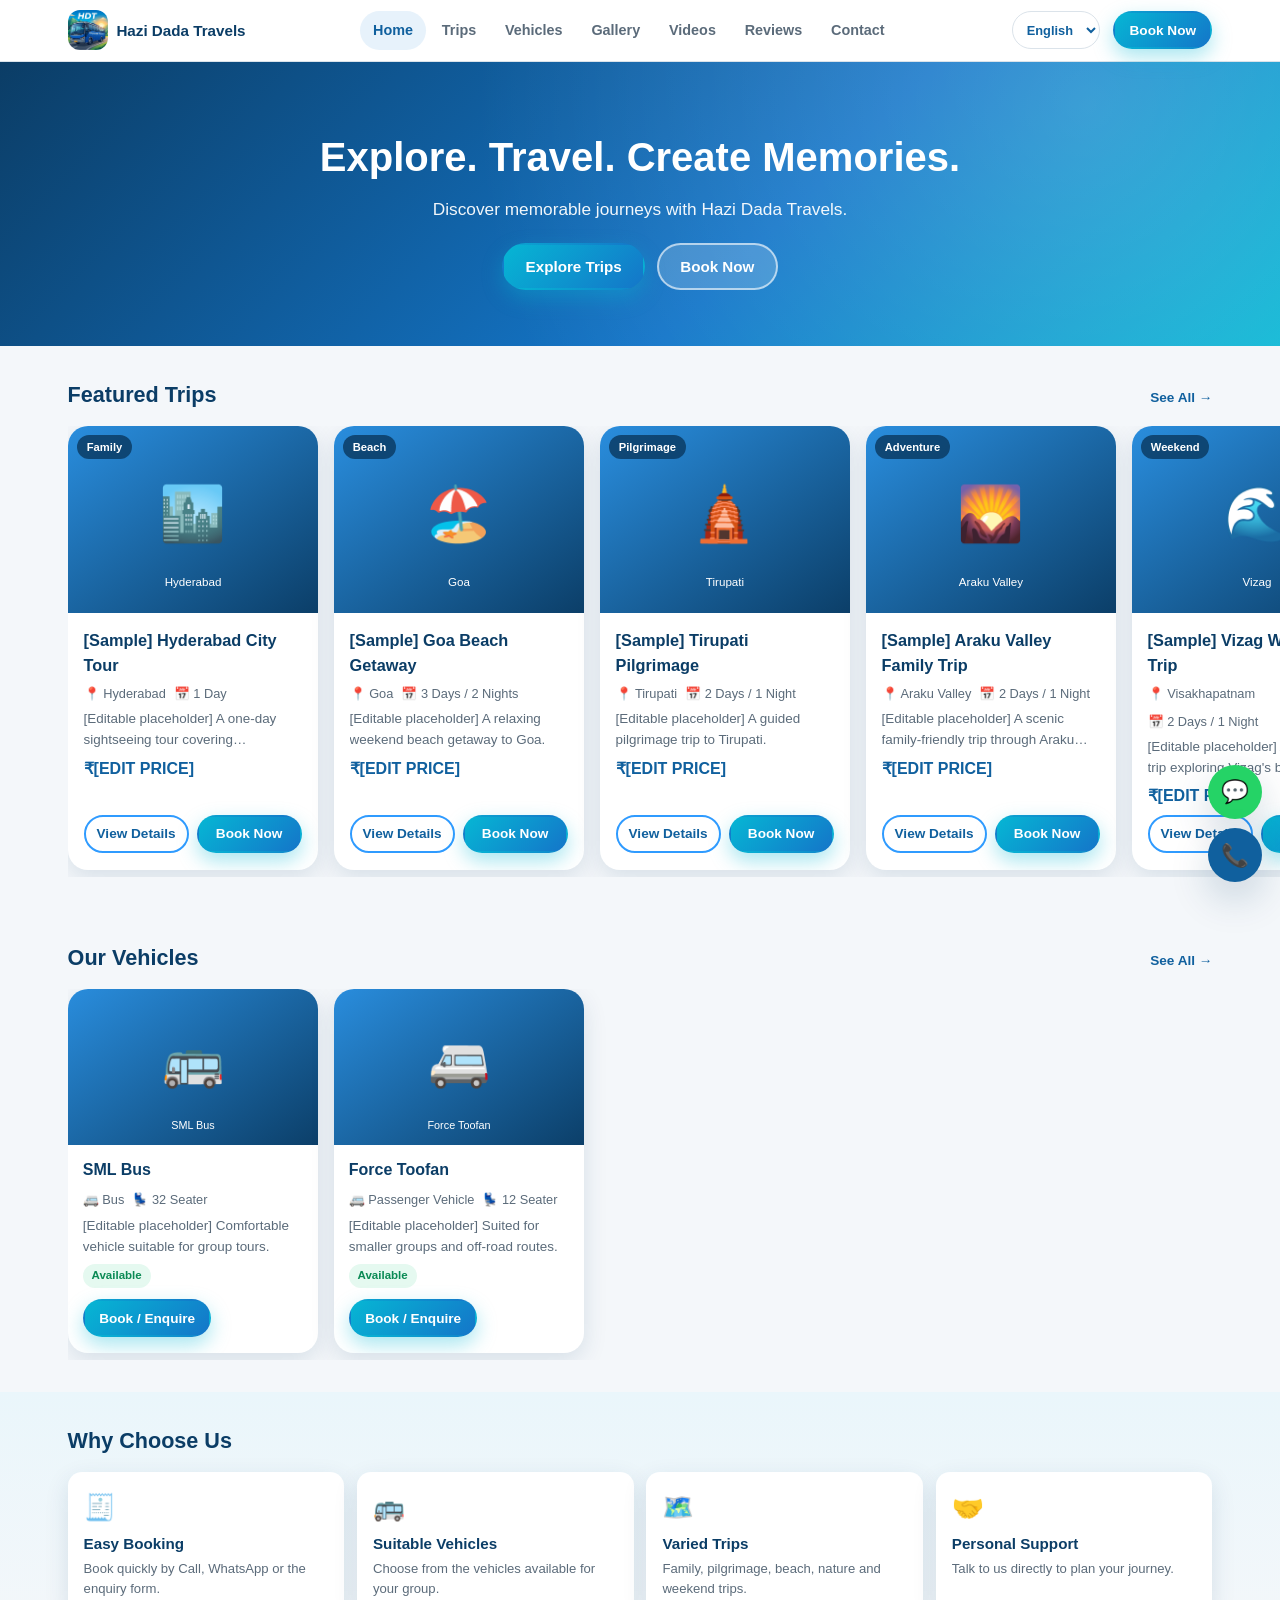
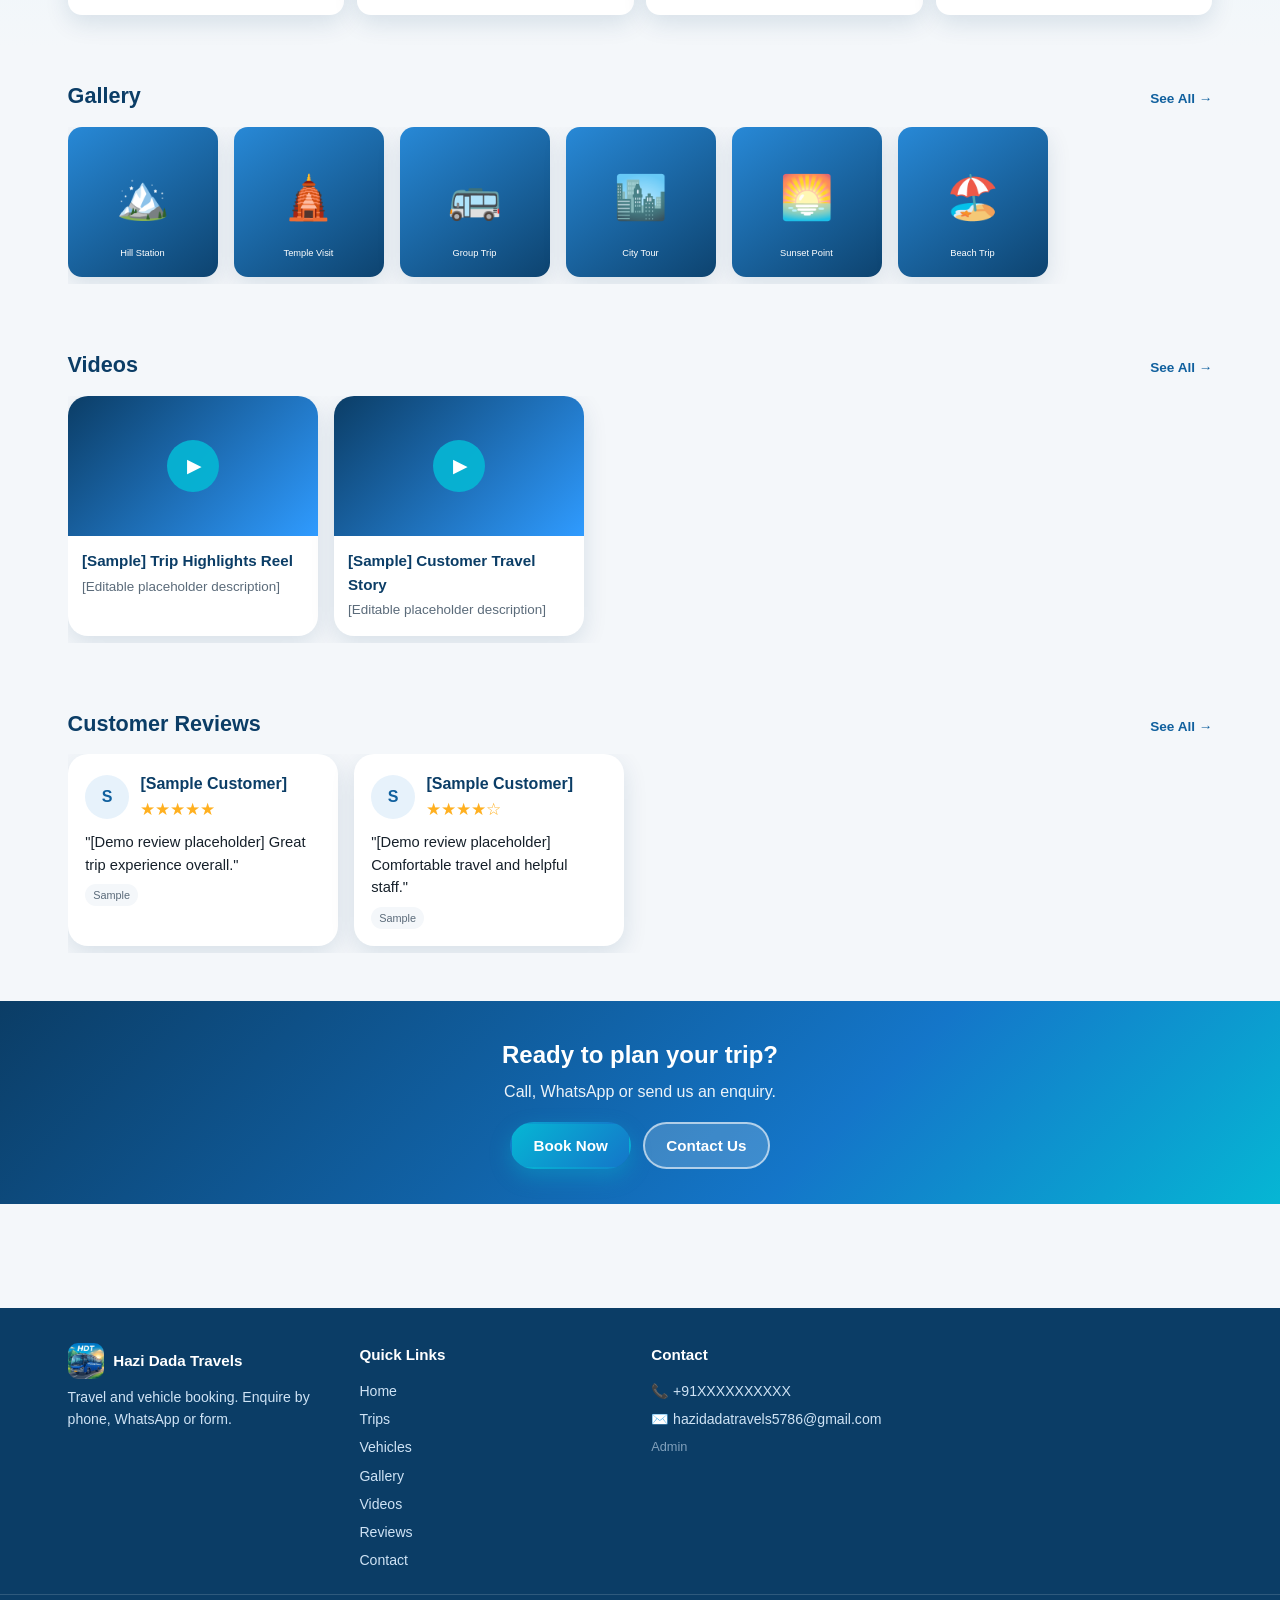
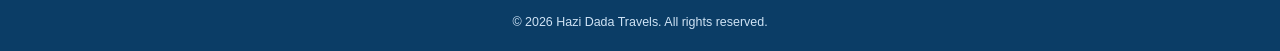
==== commit 6fae5800: "Add files via upload" ====
--- a/index.html
+++ b/index.html
@@ -1,292 +1,121 @@
-<!DOCTYPE html><html lang="en">
+<!DOCTYPE html>
+<html lang="en">
 <head>
 <meta charset="UTF-8">
-<meta name="viewport" content="width=device-width, initial-scale=1.0, viewport-fit=cover"><title>Hazi Dada Travels | Explore. Travel. Create Memories.</title><meta name="description" content="Discover memorable journeys with Hazi Dada Travels — trips, vehicles, gallery, videos and reviews. Book instantly via Call or WhatsApp."><meta property="og:title" content="Hazi Dada Travels">
-<meta property="og:description" content="Discover memorable journeys with Hazi Dada Travels.">
-<meta property="og:type" content="website"><link rel="icon" href="logo.png" type="image/png">
+<meta name="viewport" content="width=device-width, initial-scale=1.0, viewport-fit=cover">
+<title>Hazi Dada Travels | Tours, Trips &amp; Vehicle Booking</title>
+<meta name="description" content="Hazi Dada Travels — explore trips, vehicles, photos, videos and reviews. Book by phone, WhatsApp or enquiry form.">
+<meta property="og:title" content="Hazi Dada Travels">
+<meta property="og:description" content="Explore. Travel. Create Memories.">
+<meta property="og:type" content="website">
+<link rel="icon" href="logo.png" type="image/png">
 <link rel="stylesheet" href="style.css">
-</head><body><!-- ================= HEADER ================= --><header class="site-header">
-  <div class="header-inner"><a href="#/" class="brand" data-nav="home">
-  <img src="logo.png" alt="Hazi Dada Travels logo">
-  <span>Hazi Dada Travels</span>
-</a>
+</head>
+<body>
 
-<nav class="top-nav" aria-label="Main navigation">
+<header class="site-header">
+  <div class="header-inner">
+    <a href="#/" class="brand" data-action="nav" data-route="home">
+      <img src="logo.png" alt="Hazi Dada Travels logo">
+      <span>Hazi Dada Travels</span>
+    </a>
+    <nav class="top-nav" aria-label="Main navigation">
+      <a href="#/" data-action="nav" data-route="home" data-i18n="nav_home">Home</a>
+      <a href="#/trips" data-action="nav" data-route="trips" data-i18n="nav_trips">Trips</a>
+      <a href="#/vehicles" data-action="nav" data-route="vehicles" data-i18n="nav_vehicles">Vehicles</a>
+      <a href="#/gallery" data-action="nav" data-route="gallery" data-i18n="nav_gallery">Gallery</a>
+      <a href="#/videos" data-action="nav" data-route="videos" data-i18n="nav_videos">Videos</a>
+      <a href="#/reviews" data-action="nav" data-route="reviews" data-i18n="nav_reviews">Reviews</a>
+      <a href="#/contact" data-action="nav" data-route="contact" data-i18n="nav_contact">Contact</a>
+    </nav>
+    <div class="header-actions">
+      <select class="lang-select" id="lang-select" aria-label="Language">
+        <option value="en">English</option>
+        <option value="te">తెలుగు</option>
+        <option value="hi">हिन्दी</option>
+      </select>
+      <button class="btn btn-primary btn-small header-book" data-action="book" data-kind="general" data-i18n="btn_book_now">Book Now</button>
+      <button class="nav-toggle" data-action="open-menu" aria-label="Menu"><span></span><span></span><span></span></button>
+    </div>
+  </div>
+</header>
 
-  <a href="#/trips"
-     data-nav="trips"
-     data-i18n-nav="nav_trips">
-    Trips
-  </a>
-
-  <a href="#/vehicles"
-     data-nav="vehicles"
-     data-i18n-nav="nav_vehicles">
-    Vehicles
-  </a>
-
-  <a href="#/gallery"
-     data-nav="gallery"
-     data-i18n-nav="nav_gallery">
-    Gallery
-  </a>
-
-  <a href="#/videos"
-     data-nav="videos"
-     data-i18n-nav="nav_videos">
-    Videos
-  </a>
-
-  <a href="#/reviews"
-     data-nav="reviews"
-     data-i18n-nav="nav_reviews">
-    Reviews
-  </a>
-
-  <a href="#/contact"
-     data-nav="contact"
-     data-i18n-nav="nav_contact">
-    Contact
-  </a>
-
-</nav>
-
-<div class="header-actions">
-
-  <div class="lang-pills" role="group" aria-label="Select language">
-
-    <button class="lang-pill" data-lang="en">
-      English
-    </button>
-
-    <button class="lang-pill" data-lang="te">
-      తెలుగు
-    </button>
-
-    <button class="lang-pill" data-lang="hi">
-      हिन्दी
-    </button>
-
+<div class="mobile-nav" id="mobile-nav">
+  <div class="mobile-nav-panel">
+    <button class="mobile-nav-close" data-action="close-menu" aria-label="Close menu">&times;</button>
+    <a href="#/" data-action="nav" data-route="home" data-i18n="nav_home">Home</a>
+    <a href="#/trips" data-action="nav" data-route="trips" data-i18n="nav_trips">Trips</a>
+    <a href="#/vehicles" data-action="nav" data-route="vehicles" data-i18n="nav_vehicles">Vehicles</a>
+    <a href="#/gallery" data-action="nav" data-route="gallery" data-i18n="nav_gallery">Gallery</a>
+    <a href="#/videos" data-action="nav" data-route="videos" data-i18n="nav_videos">Videos</a>
+    <a href="#/reviews" data-action="nav" data-route="reviews" data-i18n="nav_reviews">Reviews</a>
+    <a href="#/contact" data-action="nav" data-route="contact" data-i18n="nav_contact">Contact</a>
   </div>
-
-  <button
-    class="nav-toggle"
-    id="nav-toggle-btn"
-    aria-label="Open menu"
-    type="button">
-
-    <span></span>
-    <span></span>
-    <span></span>
-
-  </button>
-
 </div>
 
-  </div>
-</header><!-- ================= MOBILE NAV ================= --><div class="mobile-nav" id="mobile-nav">  <div class="mobile-nav-panel"><button
-  class="mobile-nav-close"
-  id="mobile-nav-close-btn"
-  aria-label="Close menu"
-  type="button">
-  &times;
-</button>
+<main id="app"></main>
+<footer class="site-footer" id="site-footer"></footer>
 
-<a href="#/" data-nav="home" data-i18n-nav="nav_home">
-  Home
-</a>
-
-<a href="#/trips" data-nav="trips" data-i18n-nav="nav_trips">
-  Trips
-</a>
-
-<a href="#/vehicles" data-nav="vehicles" data-i18n-nav="nav_vehicles">
-  Vehicles
-</a>
-
-<a href="#/gallery" data-nav="gallery" data-i18n-nav="nav_gallery">
-  Gallery
-</a>
-
-<a href="#/videos" data-nav="videos" data-i18n-nav="nav_videos">
-  Videos
-</a>
-
-<a href="#/reviews" data-nav="reviews" data-i18n-nav="nav_reviews">
-  Reviews
-</a>
-
-<a href="#/contact" data-nav="contact" data-i18n-nav="nav_contact">
-  Contact
-</a>
-
-  </div></div><!-- ================= MAIN APP ================= --><main id="app"></main><!-- ================= FOOTER ================= --><footer class="site-footer">  <div class="container footer-grid"><div>
-
-  <h4>Hazi Dada Travels</h4>
-
-  <p style="color:#cfe3f5;">
-    Your trusted travel partner.
-  </p>
-
+<div class="floating-actions">
+  <button class="floating-btn whatsapp" data-action="float-whatsapp" aria-label="WhatsApp">💬</button>
+  <button class="floating-btn call" data-action="float-call" aria-label="Call">📞</button>
 </div>
 
-
-<div class="footer-links">
-
-  <h4 data-i18n-nav="footer_quick_links">
-    Quick Links
-  </h4>
-
-  <a href="#/" data-nav="home" data-i18n-nav="nav_home">
-    Home
-  </a>
-
-  <a href="#/trips" data-nav="trips" data-i18n-nav="nav_trips">
-    Trips
-  </a>
-
-  <a href="#/gallery" data-nav="gallery" data-i18n-nav="nav_gallery">
-    Gallery
-  </a>
-
-  <a href="#/reviews" data-nav="reviews" data-i18n-nav="nav_reviews">
-    Reviews
-  </a>
-
+<!-- Book Now sheet -->
+<div class="sheet-overlay" id="sheet-overlay">
+  <div class="bottom-sheet">
+    <div class="sheet-handle"></div>
+    <h2 class="sheet-title" data-i18n="book_title">Book / Enquire</h2>
+    <p class="sheet-sub" id="sheet-context"></p>
+    <div class="sheet-actions">
+      <button class="sheet-action-btn call" data-action="sheet-call"><span class="sa-icon">📞</span> <span data-i18n="btn_call">Call</span></button>
+      <button class="sheet-action-btn whatsapp" data-action="sheet-whatsapp"><span class="sa-icon">💬</span> <span data-i18n="btn_whatsapp">WhatsApp</span></button>
+      <button class="sheet-action-btn enquire" data-action="sheet-enquire"><span class="sa-icon">📝</span> <span data-i18n="btn_enquire">Enquire</span></button>
+    </div>
+    <button class="sheet-cancel" data-action="dismiss" data-i18n="btn_close">Close</button>
+  </div>
 </div>
 
-
-<div class="footer-links">
-
-  <h4 data-i18n-nav="footer_contact">
-    Contact
-  </h4>
-
-  <a href="#/contact" data-nav="contact">
-    Call / WhatsApp
-  </a>
-
-  <a href="login.html">
-    Admin Panel
-  </a>
-
+<!-- Enquiry form -->
+<div class="sheet-overlay" id="enquiry-overlay">
+  <div class="bottom-sheet enquiry-sheet">
+    <div class="sheet-handle"></div>
+    <h2 class="sheet-title" data-i18n="enquire_title">Send Enquiry</h2>
+    <form id="enquiry-form" novalidate>
+      <div class="form-group"><label for="enq-name" data-i18n="form_name">Name</label><input id="enq-name" name="name" type="text" autocomplete="name"></div>
+      <div class="form-group"><label for="enq-phone" data-i18n="form_phone">Phone Number</label><input id="enq-phone" name="phone" type="tel" inputmode="tel" autocomplete="tel"></div>
+      <div class="form-group"><label for="enq-trip" data-i18n="form_trip">Selected Trip</label><input id="enq-trip" name="trip" type="text" list="enq-trip-list"><datalist id="enq-trip-list"></datalist></div>
+      <div class="form-row">
+        <div class="form-group"><label for="enq-date" data-i18n="form_date">Travel Date</label><input id="enq-date" name="travel_date" type="date"></div>
+        <div class="form-group"><label for="enq-people" data-i18n="form_people">Number of People</label><input id="enq-people" name="people" type="number" min="1" inputmode="numeric"></div>
+      </div>
+      <div class="form-group"><label for="enq-message" data-i18n="form_message">Message</label><textarea id="enq-message" name="message"></textarea></div>
+      <p class="form-error" id="enq-error"></p>
+      <button type="submit" class="btn btn-primary btn-block" id="enq-submit" data-i18n="btn_send_enquiry">Send Enquiry</button>
+    </form>
+    <button class="sheet-cancel" data-action="dismiss" data-i18n="btn_close">Close</button>
+  </div>
 </div>
 
-  </div>  <div class="footer-bottom">© 2026 Hazi Dada Travels.
-<span data-i18n-nav="footer_rights">
-  All rights reserved.
-</span>
-
-  </div></footer><!-- ================= FLOATING ACTIONS ================= --><div class="floating-actions"><button
-class="floating-btn whatsapp"
-id="float-whatsapp-btn"
-aria-label="WhatsApp us"
-type="button">
-💬
-</button>
-
-<button
-class="floating-btn call"
-id="float-call-btn"
-aria-label="Call us"
-type="button">
-📞
-</button>
-
-</div><!-- ================= BOOKING SHEET ================= --><div class="sheet-overlay" id="sheet-overlay">  <div class="bottom-sheet"><div class="sheet-handle"></div>
-
-<h2 class="sheet-title" id="sheet-title-text">
-  Book / Enquire
-</h2>
-
-<div class="sheet-actions">
-
-  <button
-    class="sheet-action-btn call"
-    id="sheet-call-btn"
-    type="button">
-
-    <span class="sa-icon">📞</span>
-    Call
-
-  </button>
-
-
-  <button
-    class="sheet-action-btn whatsapp"
-    id="sheet-whatsapp-btn"
-    type="button">
-
-    <span class="sa-icon">💬</span>
-    WhatsApp
-
-  </button>
-
-
-  <button
-    class="sheet-action-btn copy"
-    id="sheet-copy-btn"
-    type="button">
-
-    <span class="sa-icon">📋</span>
-    Copy Number
-
-  </button>
-
+<!-- Lightbox -->
+<div class="lightbox-overlay" id="lightbox-overlay">
+  <button class="lightbox-close" data-action="dismiss" aria-label="Close">&times;</button>
+  <button class="lightbox-nav lightbox-prev" data-action="lb-prev" aria-label="Previous">&#10094;</button>
+  <img id="lightbox-img" src="" alt="">
+  <button class="lightbox-nav lightbox-next" data-action="lb-next" aria-label="Next">&#10095;</button>
+  <p class="lightbox-caption" id="lightbox-caption"></p>
 </div>
 
+<!-- Video modal -->
+<div class="video-overlay" id="video-overlay">
+  <button class="lightbox-close" data-action="dismiss" aria-label="Close">&times;</button>
+  <div class="video-modal-inner">
+    <div class="video-frame-wrap" id="video-frame-wrap"></div>
+    <a class="btn btn-ghost btn-small hidden" id="video-external" target="_blank" rel="noopener" data-i18n="open_youtube">Open on YouTube</a>
+  </div>
+</div>
 
-<button
-  class="sheet-cancel"
-  id="sheet-cancel-btn"
-  type="button">
-
-  Close
-
-</button>
-
-  </div></div><!-- ================= GALLERY LIGHTBOX ================= --><div class="lightbox-overlay" id="lightbox-overlay"><button
-class="lightbox-close"
-id="lightbox-close-btn"
-aria-label="Close"
-type="button">
-×
-</button>
-
-<button
-class="lightbox-nav lightbox-prev"
-id="lightbox-prev-btn"
-aria-label="Previous"
-type="button">
-❮
-</button>
-
-<img
-id="lightbox-img"
-src=""
-alt="">
-
-<button
-class="lightbox-nav lightbox-next"
-id="lightbox-next-btn"
-aria-label="Next"
-type="button">
-❯
-</button>
-
-  <p
-    class="lightbox-caption"
-    id="lightbox-caption-text">
-  </p></div><!-- ================= VIDEO MODAL ================= --><div class="video-overlay" id="video-overlay"><button
-class="lightbox-close"
-id="video-close-btn"
-aria-label="Close"
-type="button">
-×
-</button>
-
-  <div
-    class="video-frame-wrap"
-    id="video-frame-wrap">
-  </div></div><!-- ================= JAVASCRIPT ================= --><script src="data.js"></script><script src="app.js"></script></body>
+<script src="data.js"></script>
+<script src="app.js"></script>
+</body>
 </html>
--- a/style.css
+++ b/style.css
@@ -259,3 +259,117 @@
   .hero p { font-size: 1.08rem; }
   .footer-grid { grid-template-columns: repeat(4, 1fr); }
 }
+
+/* =========================================================
+   PHASE 1 OVERRIDES / ADDITIONS  (blue + cyan + white theme)
+   ========================================================= */
+:root { --coral: #06b6d4; --coral-dark: #0891b2; --cyan: #06b6d4; }
+html { -webkit-text-size-adjust: 100%; }
+body { overflow-x: hidden; }
+.btn-primary { background: linear-gradient(135deg, #06b6d4, #1476c9); box-shadow: 0 8px 20px rgba(6,182,212,.35); }
+.btn-whatsapp { background: #25d366; color: #fff; }
+.price-tag { color: var(--blue-700); }
+.hero { background: linear-gradient(135deg, #0b3d66, #1476c9 60%, #06b6d4); }
+.hero-actions .btn-ghost { color: #fff; }
+.brand span { font-size: .95rem; }
+.lang-select { border: 1.5px solid var(--grey-300); border-radius: 999px; padding: .4rem .6rem; font-size: .8rem; font-weight: 700; background: #fff; color: var(--blue-700); min-height: 38px; }
+.header-book { display: none; }
+.top-nav a.active { background: var(--blue-100); color: var(--blue-700); }
+.mobile-nav-panel a.active { background: var(--blue-100); color: var(--blue-700); }
+
+.section-head { display: flex; justify-content: space-between; align-items: baseline; gap: .8rem; }
+.section-title.sm { font-size: 1.05rem; }
+.link-btn { background: none; border: none; color: var(--blue-700); font-weight: 700; font-size: .85rem; padding: .3rem 0; min-height: 36px; }
+.section-tint { background: linear-gradient(180deg, #eaf6fb, #f4f7fa); }
+
+/* trip card (div-based, two actions) */
+.trip-card { width: 250px; cursor: default; }
+.tc-media { position: relative; cursor: pointer; }
+.tc-media img { width: 100%; aspect-ratio: 4/3; object-fit: cover; }
+.tc-cat { position: absolute; top: .6rem; left: .6rem; background: rgba(11,61,102,.85); color: #fff; font-size: .7rem; font-weight: 700; padding: .2rem .6rem; border-radius: 999px; }
+.trip-card-body h3 { cursor: pointer; }
+.tc-desc { margin: 0; font-size: .84rem; color: var(--grey-600); display: -webkit-box; -webkit-line-clamp: 2; -webkit-box-orient: vertical; overflow: hidden; }
+.tc-price { min-height: 1.3rem; }
+.tc-actions { display: flex; gap: .5rem; margin-top: auto; }
+.tc-actions .btn { flex: 1; padding: .5rem .5rem; }
+.vehicle-card { width: 250px; flex: 0 0 auto; }
+.vehicle-card-body { display: flex; flex-direction: column; gap: .4rem; align-items: flex-start; }
+.vehicle-card-body h3 { margin: 0; font-size: 1rem; color: var(--blue-900); }
+.vehicle-card-body .btn { margin-top: .3rem; }
+.review-card { width: 270px; }
+.rc-top { display: flex; align-items: center; gap: .7rem; }
+.rc-avatar { width: 44px; height: 44px; border-radius: 50%; object-fit: cover; flex-shrink: 0; }
+.rc-initial { display: flex; align-items: center; justify-content: center; background: var(--blue-100); color: var(--blue-700); font-weight: 800; }
+.rc-text { margin: 0; font-size: .92rem; }
+.video-card { width: 250px; cursor: pointer; }
+.video-thumb-wrap { overflow: hidden; }
+.video-thumb-wrap img { position: absolute; inset: 0; width: 100%; height: 100%; object-fit: cover; }
+.video-thumb-wrap .play-icon { position: relative; width: 52px; height: 52px; border-radius: 50%; background: rgba(6,182,212,.92); display: flex; align-items: center; justify-content: center; font-size: 1.2rem; color: #fff; padding-left: 3px; }
+
+/* filters */
+.cat-scroll { padding-bottom: .8rem; }
+.category-pill.active { background: linear-gradient(135deg, #1476c9, #06b6d4); border-color: transparent; }
+
+/* why choose us */
+.why-grid { display: grid; grid-template-columns: repeat(2, minmax(0, 1fr)); gap: .8rem; }
+.why-card { background: #fff; border-radius: var(--radius-md); box-shadow: var(--shadow); padding: 1rem; }
+.why-card h3 { margin: .3rem 0 .2rem; font-size: .95rem; color: var(--blue-900); }
+.why-card p { margin: 0; font-size: .82rem; }
+.why-icon { font-size: 1.6rem; }
+.cta { background: linear-gradient(135deg, #0b3d66, #1476c9 65%, #06b6d4); color: #fff; padding: 2.2rem 0; margin-top: 1rem; }
+.cta h2 { margin: 0 0 .4rem; } .cta p { margin: 0 0 1.1rem; color: rgba(255,255,255,.92); }
+
+/* gallery grid */
+.gallery-grid { display: grid; grid-template-columns: repeat(2, minmax(0, 1fr)); gap: .7rem; }
+.gallery-thumb.grid-item { width: 100%; height: auto; aspect-ratio: 1/1; }
+
+/* trip details */
+.td-hero { position: relative; }
+.td-hero img { width: 100%; aspect-ratio: 16/10; object-fit: cover; max-height: 460px; border-radius: 0 0 var(--radius-lg) var(--radius-lg); }
+.back-btn { position: absolute; top: 1rem; left: 1rem; background: rgba(255,255,255,.92); border: none; border-radius: 999px; padding: .55rem 1rem; font-weight: 700; box-shadow: var(--shadow); min-height: 42px; }
+.td-head { padding-top: 1rem; } .td-head h1 { margin: .4rem 0 .8rem; color: var(--blue-900); font-size: 1.5rem; }
+.td-desc { margin: 0; }
+.td-actions { display: flex; flex-wrap: wrap; gap: .6rem; margin: 1.6rem auto 2rem; }
+.h-scroll-wrap { padding-left: 1.1rem; }
+.info-panel { background: #fff; border-radius: var(--radius-lg); box-shadow: var(--shadow); padding: 1.1rem 1.2rem; }
+.info-panel p { margin: .35rem 0; overflow-wrap: anywhere; }
+.inline-link { color: var(--blue-700); font-weight: 700; }
+a.contact-action-card { color: var(--ink); }
+
+/* forms */
+.form-row { display: grid; grid-template-columns: 1fr 1fr; gap: .7rem; }
+.form-error { color: #c0392b; font-size: .85rem; margin: 0 0 .6rem; min-height: 1em; }
+.form-card { margin: 0 auto; width: calc(100% - 2.2rem); }
+.enquiry-sheet { max-height: 92vh; overflow-y: auto; }
+.sheet-sub { text-align: center; margin: -.5rem 0 1rem; color: var(--grey-600); font-size: .9rem; overflow-wrap: anywhere; }
+.sheet-action-btn.enquire { border-color: var(--cyan); color: #0e7490; }
+.video-modal-inner { width: 100%; max-width: 720px; display: flex; flex-direction: column; align-items: center; gap: .8rem; }
+.state-msg.light { color: #fff; }
+.video-frame-wrap { width: 100%; }
+
+/* footer */
+.footer-brand { display: flex; align-items: center; gap: .6rem; margin-bottom: .5rem; }
+.footer-brand img { width: 36px; height: 36px; border-radius: 10px; }
+.footer-brand h4 { margin: 0; }
+.site-footer p { margin: 0; font-size: .88rem; overflow-wrap: anywhere; }
+.footer-links a, .footer-links span { overflow-wrap: anywhere; }
+.admin-link { opacity: .6; font-size: .8rem; }
+main { min-height: 60vh; padding-bottom: 5rem; }
+
+/* wrap into a grid on wide screens; swipe on phones */
+@media (min-width: 1024px) {
+  .h-scroll.wrap-desktop { flex-wrap: wrap; overflow: visible; padding-right: 1.1rem; }
+  .h-scroll.wrap-desktop .trip-card, .h-scroll.wrap-desktop .vehicle-card, .h-scroll.wrap-desktop .video-card, .h-scroll.wrap-desktop .review-card { width: calc(25% - .8rem); min-width: 240px; }
+  .header-book { display: inline-flex; }
+  .why-grid { grid-template-columns: repeat(4, minmax(0, 1fr)); }
+  .gallery-grid { grid-template-columns: repeat(4, minmax(0, 1fr)); }
+  .td-head, .td-desc { max-width: 900px; }
+}
+@media (min-width: 768px) and (max-width: 1023px) { .gallery-grid { grid-template-columns: repeat(3, minmax(0, 1fr)); } .header-book { display: inline-flex; } }
+@media (max-width: 380px) { .brand span { font-size: .82rem; } .form-row { grid-template-columns: 1fr; } .trip-card, .vehicle-card { width: 232px; } }
+/* decorative glow must never block taps on hero buttons */
+.hero::after { pointer-events: none; }
+.hero-inner { z-index: 1; }
+/* align swipe rows with the centred container on wide screens */
+.h-scroll-wrap { padding-left: max(1.1rem, calc((100% - 1180px) / 2 + 1.1rem)); }
+@media (min-width: 1024px) { .h-scroll.wrap-desktop { padding-right: max(1.1rem, calc((100vw - 1180px) / 2 + 1.1rem)); } }
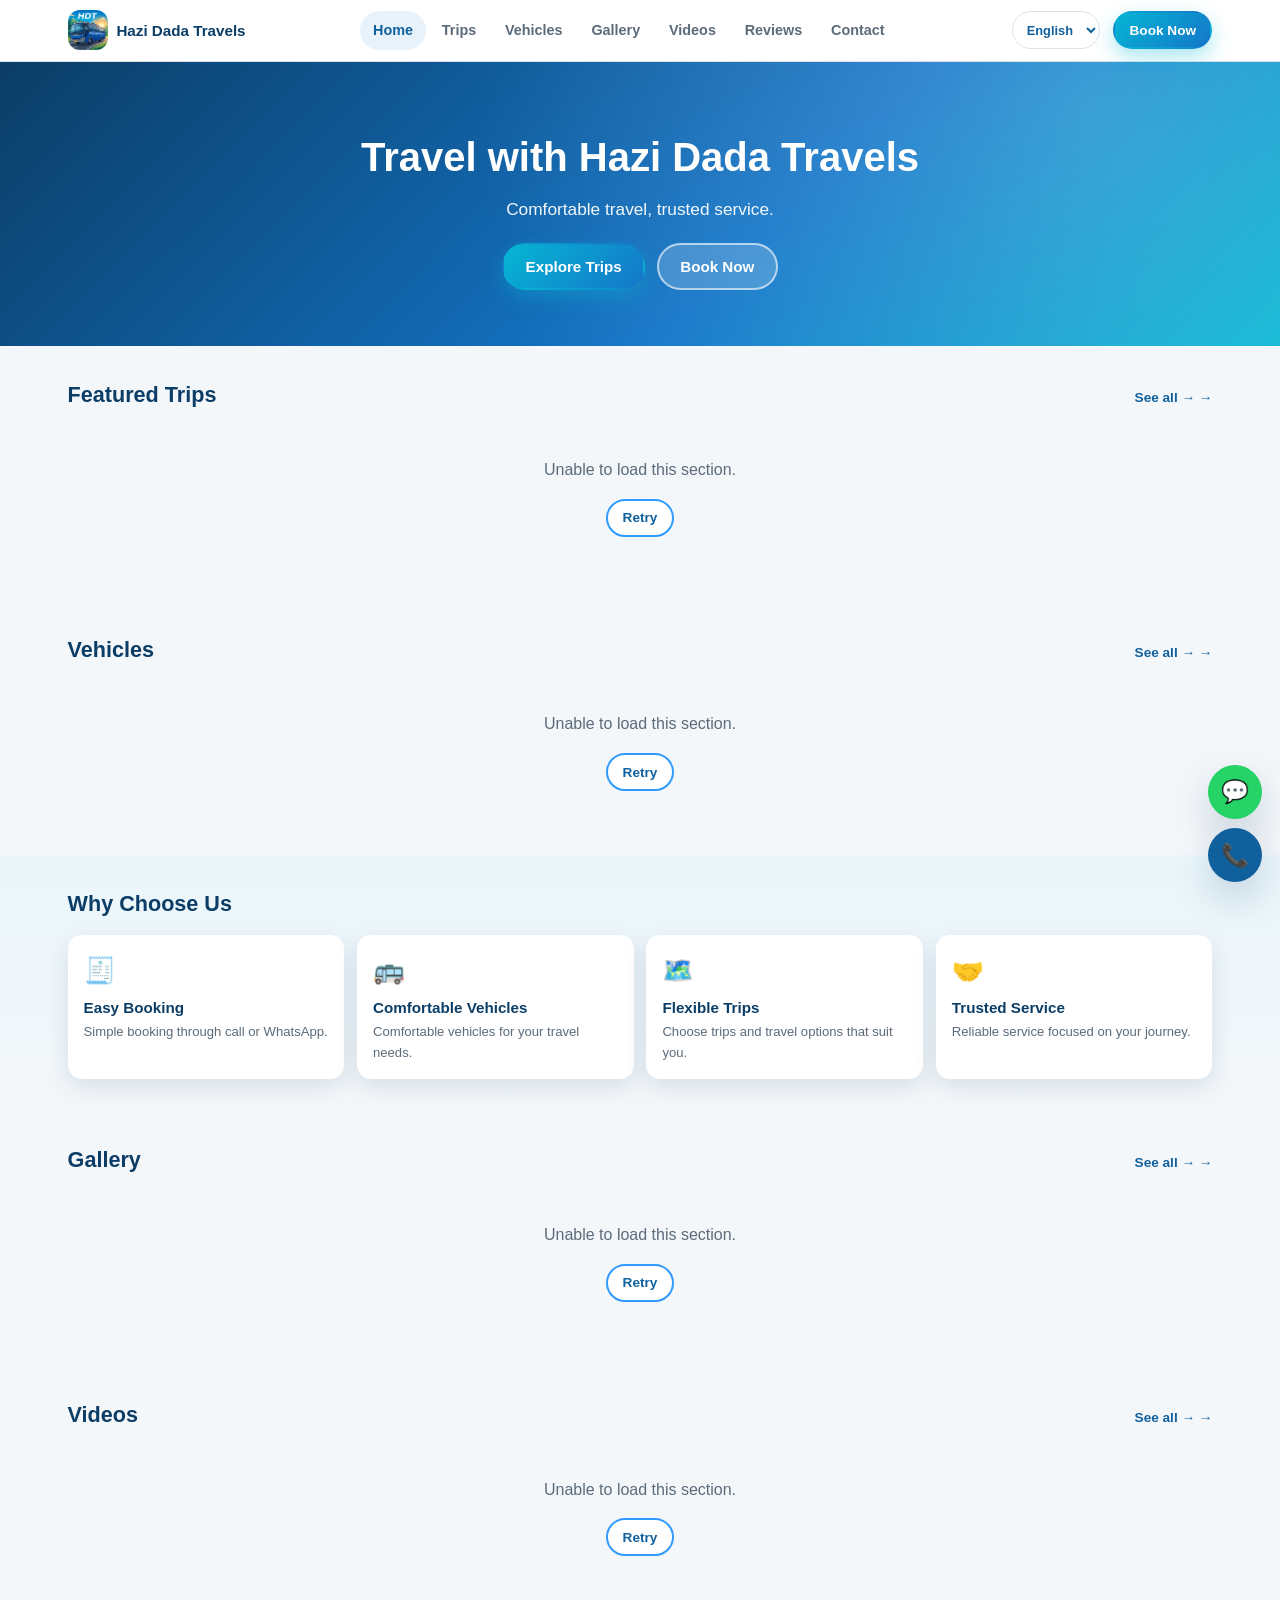
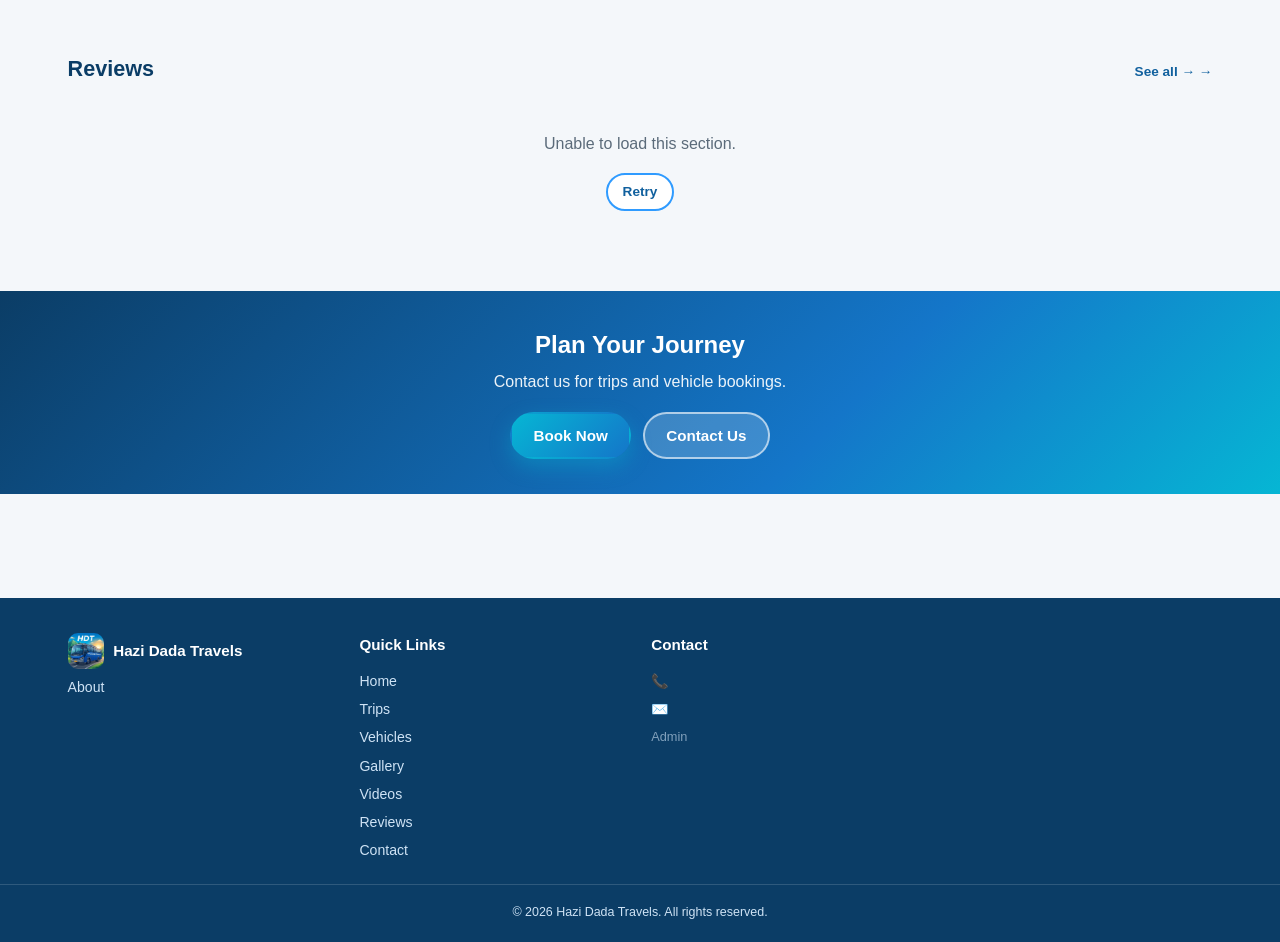
==== commit f7e6bb96: "Update index.html" ====
--- a/index.html
+++ b/index.html
@@ -2,23 +2,45 @@
 <html lang="en">
 <head>
 <meta charset="UTF-8">
+
 <meta name="viewport" content="width=device-width, initial-scale=1.0, viewport-fit=cover">
+
 <title>Hazi Dada Travels | Tours, Trips &amp; Vehicle Booking</title>
+
 <meta name="description" content="Hazi Dada Travels — explore trips, vehicles, photos, videos and reviews. Book by phone, WhatsApp or enquiry form.">
+
+<meta name="theme-color" content="#0b1220">
+
+<!-- PWA / Mobile App Support -->
+<link rel="manifest" href="/hazi-dada-travels/manifest.json">
+<meta name="mobile-web-app-capable" content="yes">
+<meta name="apple-mobile-web-app-capable" content="yes">
+<meta name="apple-mobile-web-app-status-bar-style" content="black-translucent">
+<meta name="apple-mobile-web-app-title" content="Hazi Dada Travels">
+
+<!-- Social Sharing -->
 <meta property="og:title" content="Hazi Dada Travels">
 <meta property="og:description" content="Explore. Travel. Create Memories.">
 <meta property="og:type" content="website">
+
+<!-- App Icon -->
 <link rel="icon" href="logo.png" type="image/png">
+<link rel="apple-touch-icon" href="logo.png">
+
+<!-- Main Website CSS -->
 <link rel="stylesheet" href="style.css">
 </head>
+
 <body>
 
 <header class="site-header">
   <div class="header-inner">
+
     <a href="#/" class="brand" data-action="nav" data-route="home">
       <img src="logo.png" alt="Hazi Dada Travels logo">
       <span>Hazi Dada Travels</span>
     </a>
+
     <nav class="top-nav" aria-label="Main navigation">
       <a href="#/" data-action="nav" data-route="home" data-i18n="nav_home">Home</a>
       <a href="#/trips" data-action="nav" data-route="trips" data-i18n="nav_trips">Trips</a>
@@ -28,94 +50,444 @@
       <a href="#/reviews" data-action="nav" data-route="reviews" data-i18n="nav_reviews">Reviews</a>
       <a href="#/contact" data-action="nav" data-route="contact" data-i18n="nav_contact">Contact</a>
     </nav>
+
     <div class="header-actions">
+
       <select class="lang-select" id="lang-select" aria-label="Language">
         <option value="en">English</option>
         <option value="te">తెలుగు</option>
         <option value="hi">हिन्दी</option>
       </select>
-      <button class="btn btn-primary btn-small header-book" data-action="book" data-kind="general" data-i18n="btn_book_now">Book Now</button>
-      <button class="nav-toggle" data-action="open-menu" aria-label="Menu"><span></span><span></span><span></span></button>
+
+      <button
+        class="btn btn-primary btn-small header-book"
+        data-action="book"
+        data-kind="general"
+        data-i18n="btn_book_now">
+        Book Now
+      </button>
+
+      <button
+        class="nav-toggle"
+        data-action="open-menu"
+        aria-label="Menu">
+        <span></span>
+        <span></span>
+        <span></span>
+      </button>
+
     </div>
   </div>
 </header>
 
+
+<!-- Mobile Navigation -->
 <div class="mobile-nav" id="mobile-nav">
+
   <div class="mobile-nav-panel">
-    <button class="mobile-nav-close" data-action="close-menu" aria-label="Close menu">&times;</button>
-    <a href="#/" data-action="nav" data-route="home" data-i18n="nav_home">Home</a>
-    <a href="#/trips" data-action="nav" data-route="trips" data-i18n="nav_trips">Trips</a>
-    <a href="#/vehicles" data-action="nav" data-route="vehicles" data-i18n="nav_vehicles">Vehicles</a>
-    <a href="#/gallery" data-action="nav" data-route="gallery" data-i18n="nav_gallery">Gallery</a>
-    <a href="#/videos" data-action="nav" data-route="videos" data-i18n="nav_videos">Videos</a>
-    <a href="#/reviews" data-action="nav" data-route="reviews" data-i18n="nav_reviews">Reviews</a>
-    <a href="#/contact" data-action="nav" data-route="contact" data-i18n="nav_contact">Contact</a>
+
+    <button
+      class="mobile-nav-close"
+      data-action="close-menu"
+      aria-label="Close menu">
+      &times;
+    </button>
+
+    <a href="#/" data-action="nav" data-route="home" data-i18n="nav_home">
+      Home
+    </a>
+
+    <a href="#/trips" data-action="nav" data-route="trips" data-i18n="nav_trips">
+      Trips
+    </a>
+
+    <a href="#/vehicles" data-action="nav" data-route="vehicles" data-i18n="nav_vehicles">
+      Vehicles
+    </a>
+
+    <a href="#/gallery" data-action="nav" data-route="gallery" data-i18n="nav_gallery">
+      Gallery
+    </a>
+
+    <a href="#/videos" data-action="nav" data-route="videos" data-i18n="nav_videos">
+      Videos
+    </a>
+
+    <a href="#/reviews" data-action="nav" data-route="reviews" data-i18n="nav_reviews">
+      Reviews
+    </a>
+
+    <a href="#/contact" data-action="nav" data-route="contact" data-i18n="nav_contact">
+      Contact
+    </a>
+
   </div>
 </div>
 
+
+<!-- Main Application -->
 <main id="app"></main>
+
+
+<!-- Footer -->
 <footer class="site-footer" id="site-footer"></footer>
 
+
+<!-- Floating Actions -->
 <div class="floating-actions">
-  <button class="floating-btn whatsapp" data-action="float-whatsapp" aria-label="WhatsApp">💬</button>
-  <button class="floating-btn call" data-action="float-call" aria-label="Call">📞</button>
-</div>
-
-<!-- Book Now sheet -->
+
+  <button
+    class="floating-btn whatsapp"
+    data-action="float-whatsapp"
+    aria-label="WhatsApp">
+    💬
+  </button>
+
+  <button
+    class="floating-btn call"
+    data-action="float-call"
+    aria-label="Call">
+    📞
+  </button>
+
+</div>
+
+
+<!-- Book Now Sheet -->
 <div class="sheet-overlay" id="sheet-overlay">
+
   <div class="bottom-sheet">
+
     <div class="sheet-handle"></div>
-    <h2 class="sheet-title" data-i18n="book_title">Book / Enquire</h2>
+
+    <h2 class="sheet-title" data-i18n="book_title">
+      Book / Enquire
+    </h2>
+
     <p class="sheet-sub" id="sheet-context"></p>
+
     <div class="sheet-actions">
-      <button class="sheet-action-btn call" data-action="sheet-call"><span class="sa-icon">📞</span> <span data-i18n="btn_call">Call</span></button>
-      <button class="sheet-action-btn whatsapp" data-action="sheet-whatsapp"><span class="sa-icon">💬</span> <span data-i18n="btn_whatsapp">WhatsApp</span></button>
-      <button class="sheet-action-btn enquire" data-action="sheet-enquire"><span class="sa-icon">📝</span> <span data-i18n="btn_enquire">Enquire</span></button>
+
+      <button
+        class="sheet-action-btn call"
+        data-action="sheet-call">
+
+        <span class="sa-icon">📞</span>
+
+        <span data-i18n="btn_call">
+          Call
+        </span>
+
+      </button>
+
+
+      <button
+        class="sheet-action-btn whatsapp"
+        data-action="sheet-whatsapp">
+
+        <span class="sa-icon">💬</span>
+
+        <span data-i18n="btn_whatsapp">
+          WhatsApp
+        </span>
+
+      </button>
+
+
+      <button
+        class="sheet-action-btn enquire"
+        data-action="sheet-enquire">
+
+        <span class="sa-icon">📝</span>
+
+        <span data-i18n="btn_enquire">
+          Enquire
+        </span>
+
+      </button>
+
     </div>
-    <button class="sheet-cancel" data-action="dismiss" data-i18n="btn_close">Close</button>
+
+    <button
+      class="sheet-cancel"
+      data-action="dismiss"
+      data-i18n="btn_close">
+      Close
+    </button>
+
   </div>
 </div>
 
-<!-- Enquiry form -->
+
+<!-- Enquiry Form -->
 <div class="sheet-overlay" id="enquiry-overlay">
+
   <div class="bottom-sheet enquiry-sheet">
+
     <div class="sheet-handle"></div>
-    <h2 class="sheet-title" data-i18n="enquire_title">Send Enquiry</h2>
+
+    <h2 class="sheet-title" data-i18n="enquire_title">
+      Send Enquiry
+    </h2>
+
     <form id="enquiry-form" novalidate>
-      <div class="form-group"><label for="enq-name" data-i18n="form_name">Name</label><input id="enq-name" name="name" type="text" autocomplete="name"></div>
-      <div class="form-group"><label for="enq-phone" data-i18n="form_phone">Phone Number</label><input id="enq-phone" name="phone" type="tel" inputmode="tel" autocomplete="tel"></div>
-      <div class="form-group"><label for="enq-trip" data-i18n="form_trip">Selected Trip</label><input id="enq-trip" name="trip" type="text" list="enq-trip-list"><datalist id="enq-trip-list"></datalist></div>
+
+      <div class="form-group">
+
+        <label for="enq-name" data-i18n="form_name">
+          Name
+        </label>
+
+        <input
+          id="enq-name"
+          name="name"
+          type="text"
+          autocomplete="name">
+
+      </div>
+
+
+      <div class="form-group">
+
+        <label for="enq-phone" data-i18n="form_phone">
+          Phone Number
+        </label>
+
+        <input
+          id="enq-phone"
+          name="phone"
+          type="tel"
+          inputmode="tel"
+          autocomplete="tel">
+
+      </div>
+
+
+      <div class="form-group">
+
+        <label for="enq-trip" data-i18n="form_trip">
+          Selected Trip
+        </label>
+
+        <input
+          id="enq-trip"
+          name="trip"
+          type="text"
+          list="enq-trip-list">
+
+        <datalist id="enq-trip-list"></datalist>
+
+      </div>
+
+
       <div class="form-row">
-        <div class="form-group"><label for="enq-date" data-i18n="form_date">Travel Date</label><input id="enq-date" name="travel_date" type="date"></div>
-        <div class="form-group"><label for="enq-people" data-i18n="form_people">Number of People</label><input id="enq-people" name="people" type="number" min="1" inputmode="numeric"></div>
+
+        <div class="form-group">
+
+          <label for="enq-date" data-i18n="form_date">
+            Travel Date
+          </label>
+
+          <input
+            id="enq-date"
+            name="travel_date"
+            type="date">
+
+        </div>
+
+
+        <div class="form-group">
+
+          <label for="enq-people" data-i18n="form_people">
+            Number of People
+          </label>
+
+          <input
+            id="enq-people"
+            name="people"
+            type="number"
+            min="1"
+            inputmode="numeric">
+
+        </div>
+
       </div>
-      <div class="form-group"><label for="enq-message" data-i18n="form_message">Message</label><textarea id="enq-message" name="message"></textarea></div>
+
+
+      <div class="form-group">
+
+        <label for="enq-message" data-i18n="form_message">
+          Message
+        </label>
+
+        <textarea
+          id="enq-message"
+          name="message">
+        </textarea>
+
+      </div>
+
+
       <p class="form-error" id="enq-error"></p>
-      <button type="submit" class="btn btn-primary btn-block" id="enq-submit" data-i18n="btn_send_enquiry">Send Enquiry</button>
+
+
+      <button
+        type="submit"
+        class="btn btn-primary btn-block"
+        id="enq-submit"
+        data-i18n="btn_send_enquiry">
+        Send Enquiry
+      </button>
+
     </form>
-    <button class="sheet-cancel" data-action="dismiss" data-i18n="btn_close">Close</button>
+
+
+    <button
+      class="sheet-cancel"
+      data-action="dismiss"
+      data-i18n="btn_close">
+      Close
+    </button>
+
   </div>
 </div>
+
 
 <!-- Lightbox -->
 <div class="lightbox-overlay" id="lightbox-overlay">
-  <button class="lightbox-close" data-action="dismiss" aria-label="Close">&times;</button>
-  <button class="lightbox-nav lightbox-prev" data-action="lb-prev" aria-label="Previous">&#10094;</button>
-  <img id="lightbox-img" src="" alt="">
-  <button class="lightbox-nav lightbox-next" data-action="lb-next" aria-label="Next">&#10095;</button>
-  <p class="lightbox-caption" id="lightbox-caption"></p>
-</div>
-
-<!-- Video modal -->
+
+  <button
+    class="lightbox-close"
+    data-action="dismiss"
+    aria-label="Close">
+    &times;
+  </button>
+
+  <button
+    class="lightbox-nav lightbox-prev"
+    data-action="lb-prev"
+    aria-label="Previous">
+    &#10094;
+  </button>
+
+  <img
+    id="lightbox-img"
+    src=""
+    alt="">
+
+  <button
+    class="lightbox-nav lightbox-next"
+    data-action="lb-next"
+    aria-label="Next">
+    &#10095;
+  </button>
+
+  <p
+    class="lightbox-caption"
+    id="lightbox-caption">
+  </p>
+
+</div>
+
+
+<!-- Video Modal -->
 <div class="video-overlay" id="video-overlay">
-  <button class="lightbox-close" data-action="dismiss" aria-label="Close">&times;</button>
+
+  <button
+    class="lightbox-close"
+    data-action="dismiss"
+    aria-label="Close">
+    &times;
+  </button>
+
   <div class="video-modal-inner">
-    <div class="video-frame-wrap" id="video-frame-wrap"></div>
-    <a class="btn btn-ghost btn-small hidden" id="video-external" target="_blank" rel="noopener" data-i18n="open_youtube">Open on YouTube</a>
+
+    <div
+      class="video-frame-wrap"
+      id="video-frame-wrap">
+    </div>
+
+    <a
+      class="btn btn-ghost btn-small hidden"
+      id="video-external"
+      target="_blank"
+      rel="noopener"
+      data-i18n="open_youtube">
+      Open on YouTube
+    </a>
+
   </div>
-</div>
-
+
+</div>
+
+
+<!-- Supabase -->
+<script src="https://cdn.jsdelivr.net/npm/@supabase/supabase-js@2"></script>
+
+<!-- Existing Hazi Dada Travels files -->
+<script src="supabase.js"></script>
 <script src="data.js"></script>
 <script src="app.js"></script>
+
+
+<!-- PWA Service Worker -->
+<script>
+  (function () {
+    if (!("serviceWorker" in navigator)) {
+      return;
+    }
+
+    window.addEventListener("load", function () {
+
+      navigator.serviceWorker.register(
+        "/hazi-dada-travels/sw.js",
+        {
+          scope: "/hazi-dada-travels/"
+        }
+      )
+      .then(function (registration) {
+
+        console.log(
+          "Hazi Dada Travels PWA service worker registered:",
+          registration.scope
+        );
+
+        registration.addEventListener("updatefound", function () {
+
+          const newWorker = registration.installing;
+
+          if (!newWorker) {
+            return;
+          }
+
+          newWorker.addEventListener("statechange", function () {
+
+            if (
+              newWorker.state === "installed" &&
+              navigator.serviceWorker.controller
+            ) {
+              console.log(
+                "Hazi Dada Travels app update available."
+              );
+            }
+
+          });
+
+        });
+
+      })
+      .catch(function (error) {
+
+        console.error(
+          "Hazi Dada Travels PWA service worker registration failed:",
+          error
+        );
+
+      });
+
+    });
+  })();
+</script>
+
 </body>
 </html>
